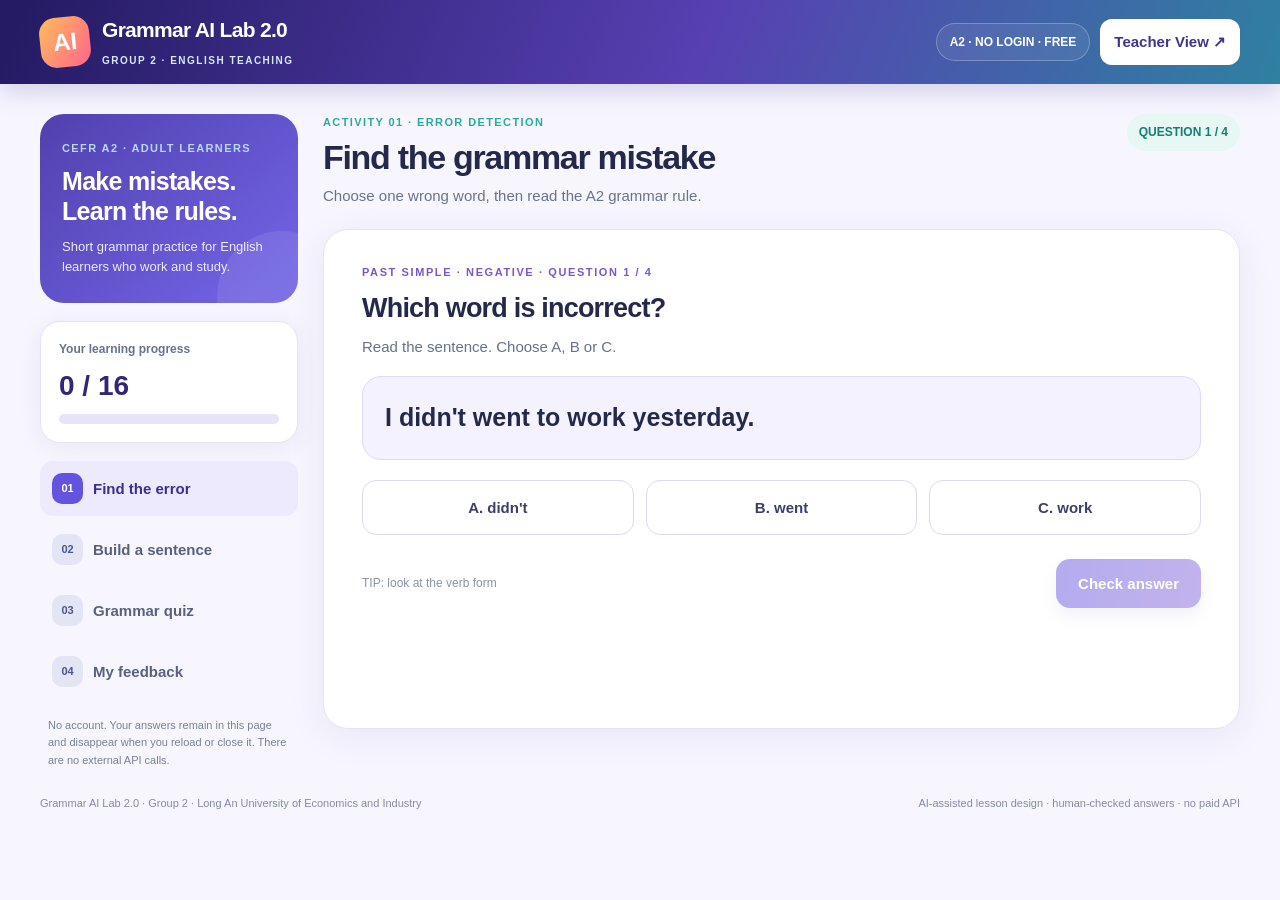
==== grammar-ai-lab-group2/index.html @ 1d4f0fdd "Publish standalone Group 2 Grammar AI Lab 2.0" ====
<!doctype html>
<html lang="en"><head><meta charset="utf-8"><meta name="viewport" content="width=device-width,initial-scale=1"><meta name="theme-color" content="#332574"><meta name="description" content="Grammar AI Lab 2.0 - free, no-login CEFR A2 grammar activities by English Teaching Group 2."><title>Grammar AI Lab 2.0 | Group 2</title>
<style>
:root{--navy:#171c47;--purple:#6453de;--dark:#342579;--teal:#159c91;--pink:#f46682;--gold:#f1b84c;--paper:#fff;--mist:#f7f6ff;--ink:#24294b;--muted:#68728d;--line:#e4e5f2;--good:#178462;--bad:#c74864}
*{box-sizing:border-box}html{scroll-behavior:smooth}body{margin:0;background:var(--mist);color:var(--ink);font:15px/1.55 'Segoe UI',Arial,sans-serif}button,a{font:inherit}button{cursor:pointer}button:focus-visible,a:focus-visible{outline:3px solid var(--gold);outline-offset:3px}a{color:var(--dark)}[hidden]{display:none!important}
.appbar{background:linear-gradient(112deg,#251b64 2%,#5740b2 55%,#268f9d 110%);color:#fff;box-shadow:0 8px 24px #392e8130}.appbar-in{max-width:1250px;margin:auto;min-height:84px;padding:14px 25px;display:flex;align-items:center;justify-content:space-between;gap:20px}.logo{display:flex;gap:12px;align-items:center}.logo-mark{width:50px;height:50px;display:grid;place-items:center;border-radius:16px;background:linear-gradient(125deg,#ffbd5b,#ff648c);color:#fff;font-weight:900;font-size:24px;transform:rotate(-6deg)}.logo strong{font-size:21px;letter-spacing:-.7px;display:block}.logo span{font-size:10px;letter-spacing:1.5px;color:#d8e7ff;font-weight:800}.top-actions{display:flex;align-items:center;gap:10px}.pill{padding:9px 13px;border-radius:50px;border:1px solid #ffffff40;background:#ffffff12;font-size:12px;font-weight:700}.outline{border:1px solid #d5ceff;background:#fff;color:#41338e;border-radius:12px;padding:11px 14px;font-weight:800}.top-actions .outline{border:0}.layout{max-width:1250px;padding:30px 25px 25px;margin:auto;display:grid;grid-template-columns:258px 1fr;gap:25px}.aside{display:flex;flex-direction:column;gap:18px}.welcome{border-radius:24px;color:#fff;background:linear-gradient(140deg,#5141ae,#7466e9);padding:26px 22px;position:relative;overflow:hidden}.welcome:after{content:'';width:130px;height:130px;right:-49px;bottom:-58px;position:absolute;background:#ffffff16;border-radius:50%}.eyebrow{font-size:11px;color:#28aaa1;font-weight:850;letter-spacing:1.4px;text-transform:uppercase;margin:0 0 7px}.welcome .eyebrow{color:#bad5ff}.welcome h2{font-size:25px;letter-spacing:-.7px;line-height:1.19;margin:10px 0}.welcome p{color:#edeaff;margin:0;font-size:13px}.sidebar-card{background:#fff;border:1px solid var(--line);border-radius:20px;padding:18px;box-shadow:0 4px 24px #1b1e5312}.mini-label{color:var(--muted);font-weight:750;font-size:12px}.progress-num{font-size:28px;font-weight:900;color:var(--dark);margin:6px 0}.progress-track{height:10px;background:#e7e4f7;border-radius:20px;overflow:hidden}.progress-track div{height:100%;width:0;background:linear-gradient(90deg,var(--teal),var(--purple));transition:width .2s}.menu{display:grid;gap:6px}.menu button{width:100%;padding:12px;border:0;border-radius:13px;text-align:left;background:transparent;color:#59607e;font-weight:800;display:flex;align-items:center;gap:10px}.menu button.active{background:#edeafd;color:#3f2c94}.menu .index{width:31px;height:31px;background:#e3e5f4;color:#4c5591;display:grid;place-items:center;border-radius:10px;font-size:11px}.menu button.active .index{background:var(--purple);color:#fff}.side-note{font-size:11px;color:#778199;line-height:1.6;margin:0 8px}.main{min-width:0}.headline{display:flex;align-items:flex-start;justify-content:space-between;gap:12px;margin:0 0 22px}.headline h1{font-size:34px;letter-spacing:-1.3px;margin:0 0 7px;line-height:1.15}.headline p{color:var(--muted);margin:0}.status{border-radius:100px;padding:9px 12px;background:#e7f7f3;color:#147e75;font-weight:800;white-space:nowrap;font-size:12px}.panel{background:#fff;border:1px solid var(--line);border-radius:25px;padding:34px 38px;box-shadow:0 8px 36px #1c1b5f13;min-height:500px}.panel h2{font-size:27px;line-height:1.2;letter-spacing:-.8px;margin:0 0 10px}.panel p{color:#65718d;margin:0 0 16px}.panel-kicker{color:#7a57c9;font-size:11px;letter-spacing:1.6px;font-weight:900;text-transform:uppercase;margin-bottom:11px}.sentence{font-size:25px;line-height:1.5;font-weight:800;background:#f4f2ff;border:1px solid #dfd9fa;border-radius:19px;padding:22px;margin:18px 0 20px}.choices{display:grid;grid-template-columns:repeat(3,minmax(0,1fr));gap:12px}.choice{border:1.5px solid #dcdbee;border-radius:14px;padding:15px 10px;background:#fff;color:#3d4065;font-weight:800;min-height:52px}.choice:hover:not(:disabled),.word:hover:not(:disabled){border-color:var(--purple);background:#f7f3ff}.choice.sel{background:#eeeaff;border-color:var(--purple)}.choice.right{background:#e7f7ec;border-color:#3da17a;color:#187350}.choice.wrong{background:#ffedf1;border-color:#e18598;color:#a52d51}.choice:disabled{cursor:default}.footer-row{display:flex;justify-content:space-between;align-items:center;gap:10px;flex-wrap:wrap;margin-top:24px}.btn{background:linear-gradient(100deg,#6453de,#8260da);color:#fff;border:0;border-radius:14px;padding:13px 22px;font-weight:850;box-shadow:0 8px 14px #5244ba24}.btn:disabled{opacity:.48;cursor:not-allowed}.btn.secondary{background:#f4f2ff;color:#463b94;box-shadow:none;border:1px solid #d8d3fa}.btn.small{padding:10px 14px}.feedback{border-radius:16px;background:#eaf8ef;color:#17684e;border:1px solid #c3e8d3;padding:19px;margin-top:18px}.feedback.bad{background:#fff0f1;border-color:#f0ced6;color:#903855}.feedback strong{font-size:16px;display:block;margin-bottom:6px}.feedback p{margin:0;color:inherit;font-size:14px}.word-zone{border:2px dashed #b9b4ed;background:#faf9ff;border-radius:18px;padding:17px;margin:19px 0;min-height:86px;display:flex;align-items:center;gap:9px;flex-wrap:wrap}.word{background:#f1eeff;color:#433291;border-radius:12px;border:1px solid #d3caff;padding:12px 15px;font-weight:800}.bank{display:flex;flex-wrap:wrap;gap:10px;margin:18px 0}.bank .word{background:#fff}.bank .word:disabled{opacity:.25}.hint{font-size:12px;color:#8b92a8}.category{display:inline-block;font-size:11px;padding:6px 10px;border-radius:99px;background:#e1f5f2;color:#137c75;font-weight:900;margin-bottom:6px}.wide-choices{display:grid;gap:10px}.wide-choices .choice{text-align:left}.metric-grid{display:grid;grid-template-columns:repeat(3,1fr);gap:12px;margin:18px 0}.metric{padding:18px;background:#f4f3ff;border-radius:16px}.metric span{display:block;font-size:12px;color:#777e98;font-weight:800;margin-bottom:5px}.metric strong{font-size:30px;color:var(--dark)}.grade{font-weight:900;font-size:58px;color:var(--purple);letter-spacing:-2px;margin:12px 0 2px}.recs{border-radius:18px;background:#effaf8;border:1px solid #d2ebe5;padding:20px;margin:18px 0}.recs h3{margin:0 0 8px;font-size:18px}.recs p{margin:0}.teacher-grid{display:grid;grid-template-columns:repeat(4,1fr);gap:10px;margin:20px 0}.step{background:#f4f1ff;border:1px solid #e2def9;border-radius:13px;padding:15px}.step span{display:block;color:var(--purple);font-size:18px;font-weight:900}.step strong{font-size:12px}.teacher-block{border-radius:17px;background:#f8f8fe;border:1px solid #e1e2f2;padding:20px;margin:17px 0}.teacher-block h3{font-size:18px;margin:0 0 10px}.prompt{background:#232657;color:#ecf4ff;border-radius:12px;padding:17px;font:13px/1.65 Consolas,'Courier New',monospace;white-space:pre-wrap;word-break:break-word;margin:10px 0}.teacher-block .caption{font-size:12px;color:#65708e;margin:10px 0}.table{width:100%;border-collapse:collapse;font-size:13px}.table th,.table td{padding:10px 12px;text-align:left;border-bottom:1px solid #e4e5f2}.table th{color:#4d4e8a}.disclaimer{font-size:12px;color:#747d98;border-top:1px solid var(--line);padding-top:15px;margin-top:22px}.bottom{max-width:1250px;margin:auto;padding:0 25px 30px;display:flex;justify-content:space-between;color:#868ba5;font-size:11px;gap:12px}.tag{display:inline-block;border-radius:8px;background:#edeafd;color:#5442ad;font-size:11px;font-weight:800;padding:6px 10px;margin:3px}
@media(max-width:900px){.layout{display:block;padding:16px}.aside{gap:8px}.welcome,.side-note{display:none}.sidebar-card{padding:12px}.menu{display:flex;overflow-x:auto}.menu button{white-space:nowrap;min-width:max-content}.main{margin-top:19px}.panel{padding:24px 18px}.headline h1{font-size:27px}.status{display:none}.appbar-in{padding:13px 15px}.logo strong{font-size:17px}.pill{display:none}.bottom{padding:0 18px 22px}.teacher-grid{grid-template-columns:repeat(2,1fr)}}@media(max-width:500px){.choices{gap:7px}.choice{padding:10px 6px;font-size:12px}.sentence{font-size:21px;padding:17px}.metric-grid{grid-template-columns:1fr}.headline h1{font-size:24px}.panel h2{font-size:22px}.logo span{font-size:8px}.teacher-grid{grid-template-columns:1fr 1fr}}
</style></head><body>
<header class="appbar"><div class="appbar-in"><div class="logo"><div class="logo-mark">AI</div><div><strong>Grammar AI Lab 2.0</strong><span>GROUP 2 · ENGLISH TEACHING</span></div></div><div class="top-actions"><span class="pill">A2 · NO LOGIN · FREE</span><button id="teacherToggle" type="button" class="outline">Teacher View ↗</button></div></div></header>
<div class="layout"><aside class="aside"><div class="welcome"><div class="eyebrow">CEFR A2 · ADULT LEARNERS</div><h2>Make mistakes.<br>Learn the rules.</h2><p>Short grammar practice for English learners who work and study.</p></div><div class="sidebar-card"><div class="mini-label">Your learning progress</div><div class="progress-num" id="progressText">0 / 16</div><div class="progress-track"><div id="progressBar"></div></div></div><nav class="menu" aria-label="Learning activities"><button data-view="error" class="active"><span class="index">01</span> Find the error</button><button data-view="build"><span class="index">02</span> Build a sentence</button><button data-view="quiz"><span class="index">03</span> Grammar quiz</button><button data-view="report"><span class="index">04</span> My feedback</button></nav><p class="side-note">No account. Your answers remain in this page and disappear when you reload or close it. There are no external API calls.</p></aside><main class="main"><div class="headline"><div><div class="eyebrow" id="eyebrow">ACTIVITY 01 · GRAMMAR CHECK</div><h1 id="headline">Find the grammar error</h1><p id="subhead">Select one wrong word and learn the rule.</p></div><span id="counter" class="status">Question 1 of 4</span></div><section class="panel" id="panel" aria-live="polite"></section></main></div>
<footer class="bottom"><span>Grammar AI Lab 2.0 · Group 2 · Long An University of Economics and Industry</span><span>AI-assisted lesson design · human-checked answers · no paid API</span></footer>
<script>
'use strict';
const ERRORS=[
{topic:'Past Simple',bad:"I didn't went to work yesterday.",words:["didn't","went","work"],right:1,correct:"I didn't go to work yesterday.",rule:"After didn't, use the base form: go, not went.",tag:'Past Simple · negative'},
{topic:'Present Simple',bad:"She don't like working late.",words:['She',"don't",'late'],right:1,correct:"She doesn't like working late.",rule:"With he, she, or it, use doesn't + base verb.",tag:'Present Simple · agreement'},
{topic:'Present Simple',bad:"My manager work every Saturday.",words:['manager','work','Saturday'],right:1,correct:"My manager works every Saturday.",rule:"For he, she, or it, add -s to the verb in Present Simple.",tag:'Present Simple · -s'},
{topic:'Past Simple',bad:"We didn't finished the report.",words:["didn't",'finished','report'],right:1,correct:"We didn't finish the report.",rule:"After didn't, use the base form: finish, not finished.",tag:'Past Simple · negative'}
];
const BUILDS=[
{topic:'Present Simple',words:['usually','at nine','starts','The meeting'],order:[3,0,2,1],answer:'The meeting usually starts at nine.',rule:'Put usually before the main verb starts.'},
{topic:'Past Simple',words:['yesterday','the report','I','emailed'],order:[2,3,1,0],answer:'I emailed the report yesterday.',rule:'Subject + past verb + object + time.'},
{topic:'Present Simple',words:['every day','checks','the nurse','the schedule'],order:[2,1,3,0],answer:'The nurse checks the schedule every day.',rule:'The nurse is singular, so use checks.'},
{topic:'Past Simple',words:["didn't",'the team','finish','the task'],order:[1,0,2,3],answer:"The team didn't finish the task.",rule:"After didn't, use finish, not finished."}
];
const QUIZ=[
{q:'She ___ English after work.',options:['study','studies','studied'],answer:1,rule:'She + studies for a routine.',topic:'Present Simple'},
{q:'Yesterday, I ___ an email to my boss.',options:['send','sends','sent'],answer:2,rule:'Yesterday means a completed past action: sent.',topic:'Past Simple'},
{q:'We ___ work on Sundays.',options:["doesn't","don't","isn't"],answer:1,rule:'We + do not / don\'t.',topic:'Present Simple'},
{q:'Did he ___ the report?',options:['finish','finished','finishes'],answer:0,rule:'After did, use the base verb finish.',topic:'Past Simple'},
{q:'My sister ___ at a hospital.',options:['work','works','working'],answer:1,rule:'My sister = she, so use works.',topic:'Present Simple'},
{q:'They ___ the meeting last week.',options:['attend','attended','attends'],answer:1,rule:'Last week indicates Past Simple: attended.',topic:'Past Simple'},
{q:'The teacher ___ start at seven.',options:["don't","doesn't","didn'ts"],answer:1,rule:'Singular subject: doesn\'t + start.',topic:'Present Simple'},
{q:'We ___ a new lesson two days ago.',options:['learned','learn','learning'],answer:0,rule:'Two days ago is a past-time signal: learned.',topic:'Past Simple'}
];
const PROMPTS=[
{title:'Prompt A · Error detection',text:'Act as an English grammar teacher for adult learners at CEFR A2. Create four short error-detection tasks about Present Simple and Past Simple in everyday work situations. Provide three choices, one correct answer, and one simple rule for each. Avoid ambiguous answers. Separate the student tasks from the answer key.',output:"Example draft: I didn't went to work yesterday. → Correct form: I didn't go to work yesterday. Rule: use the base verb after didn't."},
{title:'Prompt B · Sentence building',text:'Act as an A2 English teacher. Create four jumbled-word sentence exercises with familiar workplace vocabulary. Mix Present Simple and Past Simple, provide one defensible correct word order, and explain each answer in one short sentence.',output:'Example draft: [yesterday / the report / I / emailed] → I emailed the report yesterday.'},
{title:'Prompt C · Grammar quiz',text:'Create eight CEFR A2 multiple-choice questions about Present Simple and Past Simple. Use short words, three plausible options, vary the correct option position, and provide a grammar explanation after each answer.',output:'Example draft: Did he ___ the report? A. finish / B. finished / C. finishes → A. finish.'},
{title:'Prompt D · Feedback design',text:'Design concise formative feedback based only on learner answers to a 16-question A2 grammar activity. Group mistakes into Present Simple, Past Simple, and Word Order. Suggest one follow-up task, and do not infer the learner\'s personality or ability.',output:'Example structure: topic score → rule to review → one extra practice sentence.'}
];
const $=s=>document.querySelector(s);const esc=s=>String(s).replace(/&/g,'&amp;').replace(/</g,'&lt;').replace(/>/g,'&gt;').replace(/"/g,'&quot;');
let st={view:'error',teacher:false,idx:{error:0,build:0,quiz:0},picks:{error:null,build:[],quiz:null},checks:{error:false,build:false,quiz:false},answers:{error:Array(4).fill(null),build:Array(4).fill(null),quiz:Array(8).fill(null)},sample:false};
const done=()=>Object.values(st.answers).flat().filter(x=>x!==null).length;const right=()=>Object.values(st.answers).flat().filter(x=>x===true).length;
function btn(label,fn,cls='btn',disabled=false){return `<button type="button" class="${cls}" onclick="${fn}" ${disabled?'disabled':''}>${label}</button>`}
function view(v){st.teacher=false;st.view=v;paint();window.scrollTo({top:0,behavior:'instant'})}
function heading(k,t,s,count){$('#eyebrow').textContent=k;$('#headline').textContent=t;$('#subhead').textContent=s;$('#counter').textContent=count}
function paint(){let n=done();$('#progressText').textContent=n+' / 16';$('#progressBar').style.width=(n/16*100)+'%';$('#teacherToggle').textContent=st.teacher?'← Back to practice':'Teacher View ↗';document.querySelectorAll('.menu button').forEach(b=>b.classList.toggle('active',!st.teacher&&b.dataset.view===st.view));if(st.teacher){teacher();return;}({error:errors,build:builds,quiz:quiz,report:report})[st.view]()}
document.querySelectorAll('.menu button').forEach(b=>b.addEventListener('click',()=>view(b.dataset.view)));$('#teacherToggle').addEventListener('click',()=>{st.teacher=!st.teacher;paint()});
function errors(){let i=st.idx.error,q=ERRORS[i],pick=st.picks.error,checked=st.checks.error||st.answers.error[i]!==null;heading('ACTIVITY 01 · ERROR DETECTION','Find the grammar mistake','Choose one wrong word, then read the A2 grammar rule.',`QUESTION ${i+1} / 4`);$('#panel').innerHTML=`<div class="panel-kicker">${q.tag} · Question ${i+1} / 4</div><h2>Which word is incorrect?</h2><p>Read the sentence. Choose A, B or C.</p><div class="sentence">${esc(q.bad)}</div><div class="choices">${q.words.map((w,j)=>`<button class="choice ${pick===j?'sel':''} ${checked&&j===q.right?'right':''} ${checked&&pick===j&&j!==q.right?'wrong':''}" onclick="chooseError(${j})" ${checked?'disabled':''}>${'ABC'[j]}. ${esc(w)}</button>`).join('')}</div>${checked?`<div class="feedback ${pick===q.right?'':'bad'}"><strong>${pick===q.right?'Correct!':'Good try. Review the rule.'}</strong><p><b>${esc(q.correct)}</b><br>${esc(q.rule)}</p></div>`:''}<div class="footer-row"><span class="hint">${checked?'ANSWER + EXPLANATION':'TIP: look at the verb form'}</span>${checked?btn(i===3?'Build sentences →':'Next question →','nextError()'):btn('Check answer','checkError()', 'btn',pick===null)}</div>`}
function chooseError(j){if(st.checks.error||st.answers.error[st.idx.error]!==null)return;st.picks.error=j;paint()}
function checkError(){let i=st.idx.error;if(st.picks.error===null)return;st.checks.error=true;if(st.answers.error[i]===null)st.answers.error[i]=st.picks.error===ERRORS[i].right;paint()}
function nextError(){if(st.idx.error===3)return view('build');st.idx.error++;st.picks.error=null;st.checks.error=false;paint()}
function builds(){let i=st.idx.build,q=BUILDS[i],checked=st.checks.build||st.answers.build[i]!==null;heading('ACTIVITY 02 · SENTENCE BUILDING','Put the words in order','Tap the cards to make a complete A2 English sentence.',`SENTENCE ${i+1} / 4`);$('#panel').innerHTML=`<div class="panel-kicker">${q.topic} · Sentence ${i+1}/4</div><h2>Build one correct sentence.</h2><p>Start with the subject. You can tap a word to remove it.</p><div class="word-zone">${st.picks.build.length?st.picks.build.map((j,k)=>`<button class="word" onclick="removeWord(${k})" ${checked?'disabled':''}>${esc(q.words[j])}</button>`).join(''):'<span class="hint">Your sentence appears here...</span>'}</div><div class="bank">${q.words.map((w,j)=>`<button class="word" onclick="addWord(${j})" ${checked||st.picks.build.includes(j)?'disabled':''}>${esc(w)}</button>`).join('')}</div>${checked?`<div class="feedback ${st.answers.build[i]?'':'bad'}"><strong>${st.answers.build[i]?'Correct word order!':'Compare with the answer.'}</strong><p><b>${esc(q.answer)}</b><br>${esc(q.rule)}</p></div>`:''}<div class="footer-row">${checked?'<span class="hint">REVIEWED ANSWER</span>':btn('Clear words','clearWords()','btn secondary')}${checked?btn(i===3?'Grammar quiz →':'Next sentence →','nextBuild()'):btn('Check sentence','checkBuild()','btn',st.picks.build.length!==q.words.length)}</div>`}
function addWord(j){let i=st.idx.build;if(st.checks.build||st.answers.build[i]!==null||st.picks.build.includes(j))return;st.picks.build.push(j);paint()}
function removeWord(k){if(st.checks.build)return;st.picks.build.splice(k,1);paint()}
function clearWords(){if(st.checks.build)return;st.picks.build=[];paint()}
function checkBuild(){let i=st.idx.build,q=BUILDS[i];if(st.picks.build.length!==q.words.length)return;st.checks.build=true;if(st.answers.build[i]===null)st.answers.build[i]=JSON.stringify(st.picks.build)===JSON.stringify(q.order);paint()}
function nextBuild(){if(st.idx.build===3)return view('quiz');st.idx.build++;st.picks.build=[];st.checks.build=false;paint()}
function quiz(){let i=st.idx.quiz,q=QUIZ[i],pick=st.picks.quiz,checked=st.checks.quiz||st.answers.quiz[i]!==null;heading('ACTIVITY 03 · GRAMMAR CHALLENGE','Check your knowledge','Choose the best answer. See an explanation after each question.',`QUIZ ${i+1} / 8`);$('#panel').innerHTML=`<div class="panel-kicker">${q.topic} · Quiz ${i+1}/8</div><h2>Choose the best word.</h2><div class="sentence">${esc(q.q)}</div><div class="wide-choices">${q.options.map((w,j)=>`<button class="choice ${pick===j?'sel':''} ${checked&&j===q.answer?'right':''} ${checked&&pick===j&&j!==q.answer?'wrong':''}" onclick="chooseQuiz(${j})" ${checked?'disabled':''}>${'ABC'[j]}. ${esc(w)}</button>`).join('')}</div>${checked?`<div class="feedback ${pick===q.answer?'':'bad'}"><strong>${pick===q.answer?'Well done!':'Review this rule.'}</strong><p>${esc(q.rule)}</p></div>`:''}<div class="footer-row"><span class="hint">${checked?'RULE EXPLANATION':'THREE OPTIONS · ONE BEST ANSWER'}</span>${checked?btn(i===7?'See feedback →':'Next quiz question →','nextQuiz()'):btn('Check answer','checkQuiz()','btn',pick===null)}</div>`}
function chooseQuiz(j){let i=st.idx.quiz;if(st.checks.quiz||st.answers.quiz[i]!==null)return;st.picks.quiz=j;paint()}
function checkQuiz(){let i=st.idx.quiz;if(st.picks.quiz===null)return;st.checks.quiz=true;if(st.answers.quiz[i]===null)st.answers.quiz[i]=st.picks.quiz===QUIZ[i].answer;paint()}
function nextQuiz(){if(st.idx.quiz===7)return view('report');st.idx.quiz++;st.picks.quiz=null;st.checks.quiz=false;paint()}
function report(){heading('ACTIVITY 04 · PERSONALIZED FEEDBACK','Your learning report','Your results are calculated in this browser only.', 'NO LOGIN');let completed=done(),points=right();if(st.sample){completed=16;points=12;}let e=st.sample?3:st.answers.error.filter(x=>x===true).length,b=st.sample?3:st.answers.build.filter(x=>x===true).length,q=st.sample?6:st.answers.quiz.filter(x=>x===true).length;let domains=[{name:'Finding grammar errors',score:e,total:st.sample?4:st.answers.error.filter(x=>x!==null).length},{name:'Sentence word order',score:b,total:st.sample?4:st.answers.build.filter(x=>x!==null).length},{name:'Grammar quiz',score:q,total:st.sample?8:st.answers.quiz.filter(x=>x!==null).length}];let lowest=domains.filter(x=>x.total>0).sort((a,b)=>a.score/a.total-b.score/b.total)[0];let focus=lowest?.name||'Past Simple negatives';let tip=focus==='Sentence word order'?'Try: [every day / she / reads / emails]':focus==='Grammar quiz'?'Review Present Simple -s and Past Simple verbs.':'Review: didn\'t + base verb and doesn\'t + base verb.';$('#panel').innerHTML=`<div class="panel-kicker">${st.sample?'ILLUSTRATIVE SAMPLE · NOT STUDENT DATA':'THIS BROWSER SESSION ONLY'}</div><h2>${completed===16?'Practice complete!':'Your current progress'}</h2><p>${st.sample?'A clearly labeled example, not a real student result.':'No learner account or server storage is used.'}</p><div class="grade">${points}<span style="font-size:29px;color:#9298b1"> / ${completed||16}</span></div><p><b>${completed?Math.round(points/completed*100):0}% correct</b> · ${completed} of 16 tasks completed</p><div class="metric-grid">${domains.map(d=>`<div class="metric"><span>${esc(d.name)}</span><strong>${d.score}/${d.total||0}</strong></div>`).join('')}</div><div class="recs"><h3>What should I practise next?</h3><p><b>${esc(focus)}</b><br>${esc(tip)}</p></div><div class="footer-row">${btn('Restart practice','restart()','btn secondary')}${btn(st.sample?'Back to my answers':'Show a sample 12/16','toggleSample()','btn secondary')}</div><div class="disclaimer">Feedback uses topic-based rules written and checked by the teaching team. It is not generated by a live AI model. Sample scores are identified as examples.</div>`}
function restart(){st={view:'error',teacher:false,idx:{error:0,build:0,quiz:0},picks:{error:null,build:[],quiz:null},checks:{error:false,build:false,quiz:false},answers:{error:Array(4).fill(null),build:Array(4).fill(null),quiz:Array(8).fill(null)},sample:false};paint()}
function toggleSample(){st.sample=!st.sample;paint()}
function teacher(){heading('TEACHER VIEW · AI-ASSISTED DESIGN','From AI prompt to teaching tool','A reproducible, human-checked process for A2 grammar practice.', 'TRANSPARENT PROCESS');$('#panel').innerHTML=`<div class="panel-kicker">PRODUCTION EVIDENCE · GROUP 2</div><h2>How did we make this tool?</h2><p>The learning content was drafted with AI assistance and checked against the grammar rules taught in class. The website was implemented in HTML, CSS and JavaScript. It marks answers locally: there is <b>no live AI model</b> behind the quiz.</p><div class="teacher-grid"><div class="step"><span>01</span><strong>Write an AI prompt</strong></div><div class="step"><span>02</span><strong>Review suggested tasks</strong></div><div class="step"><span>03</span><strong>Build & test the website</strong></div><div class="step"><span>04</span><strong>Learners practise</strong></div></div>${PROMPTS.map((p,i)=>`<div class="teacher-block"><h3>${esc(p.title)}</h3><div class="prompt">${esc(p.text)}</div><div class="caption"><b>Example of an AI-assisted teaching draft:</b> ${esc(p.output)}</div></div>`).join('')}<div class="teacher-block"><h3>Quality assurance and limitations</h3><table class="table"><tr><th>Checked item</th><th>Decision</th></tr><tr><td>Grammar rules and answer keys</td><td>Teacher review required</td></tr><tr><td>CEFR A2 language</td><td>Keep sentences short and familiar</td></tr><tr><td>Score calculation</td><td>Local JavaScript, not AI</td></tr><tr><td>Learner privacy</td><td>No personal details collected</td></tr><tr><td>Sample learner scores</td><td>Marked illustrative only</td></tr></table></div><div class="disclaimer">AI-generated examples are teaching drafts, not screenshots of an external ChatGPT session. The prompts above make the workflow reproducible.</div><div class="footer-row">${btn('Return to activities','backToStudy()')}</div>`}
function backToStudy(){st.teacher=false;paint()}
paint();
</script></body></html>
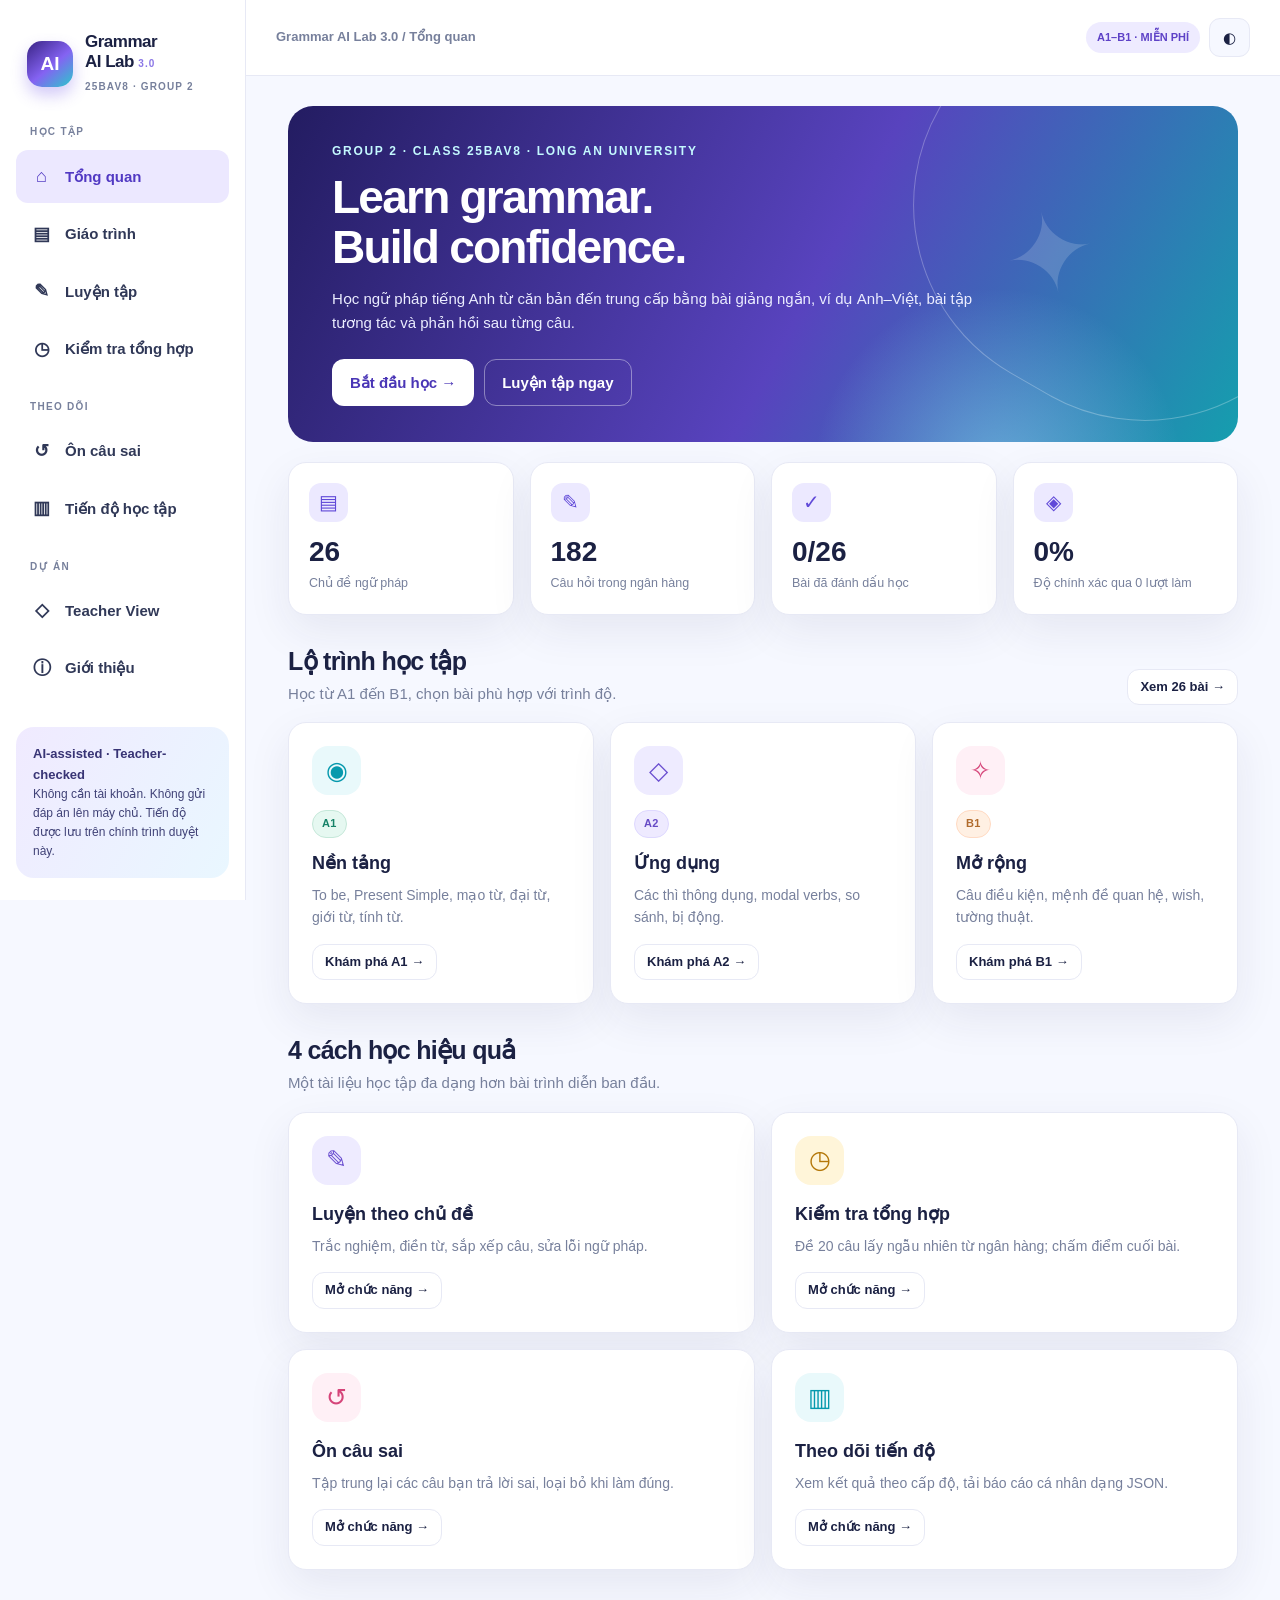
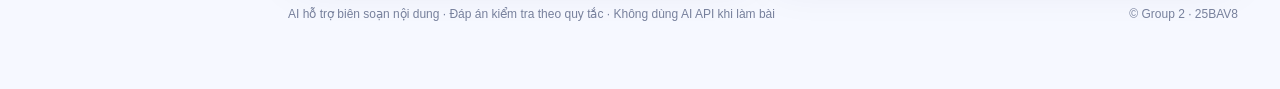
==== commit 4c94f60f: "Expand Grammar AI Lab to 26 lessons and 182 exercises" ====
--- a/grammar-ai-lab-group2/index.html
+++ b/grammar-ai-lab-group2/index.html
@@ -1,70 +1,83 @@
 <!doctype html>
-<html lang="en"><head><meta charset="utf-8"><meta name="viewport" content="width=device-width,initial-scale=1"><meta name="theme-color" content="#332574"><meta name="description" content="Grammar AI Lab 2.0 - free, no-login CEFR A2 grammar activities by English Teaching Group 2."><title>Grammar AI Lab 2.0 | Group 2</title>
-<style>
-:root{--navy:#171c47;--purple:#6453de;--dark:#342579;--teal:#159c91;--pink:#f46682;--gold:#f1b84c;--paper:#fff;--mist:#f7f6ff;--ink:#24294b;--muted:#68728d;--line:#e4e5f2;--good:#178462;--bad:#c74864}
-*{box-sizing:border-box}html{scroll-behavior:smooth}body{margin:0;background:var(--mist);color:var(--ink);font:15px/1.55 'Segoe UI',Arial,sans-serif}button,a{font:inherit}button{cursor:pointer}button:focus-visible,a:focus-visible{outline:3px solid var(--gold);outline-offset:3px}a{color:var(--dark)}[hidden]{display:none!important}
-.appbar{background:linear-gradient(112deg,#251b64 2%,#5740b2 55%,#268f9d 110%);color:#fff;box-shadow:0 8px 24px #392e8130}.appbar-in{max-width:1250px;margin:auto;min-height:84px;padding:14px 25px;display:flex;align-items:center;justify-content:space-between;gap:20px}.logo{display:flex;gap:12px;align-items:center}.logo-mark{width:50px;height:50px;display:grid;place-items:center;border-radius:16px;background:linear-gradient(125deg,#ffbd5b,#ff648c);color:#fff;font-weight:900;font-size:24px;transform:rotate(-6deg)}.logo strong{font-size:21px;letter-spacing:-.7px;display:block}.logo span{font-size:10px;letter-spacing:1.5px;color:#d8e7ff;font-weight:800}.top-actions{display:flex;align-items:center;gap:10px}.pill{padding:9px 13px;border-radius:50px;border:1px solid #ffffff40;background:#ffffff12;font-size:12px;font-weight:700}.outline{border:1px solid #d5ceff;background:#fff;color:#41338e;border-radius:12px;padding:11px 14px;font-weight:800}.top-actions .outline{border:0}.layout{max-width:1250px;padding:30px 25px 25px;margin:auto;display:grid;grid-template-columns:258px 1fr;gap:25px}.aside{display:flex;flex-direction:column;gap:18px}.welcome{border-radius:24px;color:#fff;background:linear-gradient(140deg,#5141ae,#7466e9);padding:26px 22px;position:relative;overflow:hidden}.welcome:after{content:'';width:130px;height:130px;right:-49px;bottom:-58px;position:absolute;background:#ffffff16;border-radius:50%}.eyebrow{font-size:11px;color:#28aaa1;font-weight:850;letter-spacing:1.4px;text-transform:uppercase;margin:0 0 7px}.welcome .eyebrow{color:#bad5ff}.welcome h2{font-size:25px;letter-spacing:-.7px;line-height:1.19;margin:10px 0}.welcome p{color:#edeaff;margin:0;font-size:13px}.sidebar-card{background:#fff;border:1px solid var(--line);border-radius:20px;padding:18px;box-shadow:0 4px 24px #1b1e5312}.mini-label{color:var(--muted);font-weight:750;font-size:12px}.progress-num{font-size:28px;font-weight:900;color:var(--dark);margin:6px 0}.progress-track{height:10px;background:#e7e4f7;border-radius:20px;overflow:hidden}.progress-track div{height:100%;width:0;background:linear-gradient(90deg,var(--teal),var(--purple));transition:width .2s}.menu{display:grid;gap:6px}.menu button{width:100%;padding:12px;border:0;border-radius:13px;text-align:left;background:transparent;color:#59607e;font-weight:800;display:flex;align-items:center;gap:10px}.menu button.active{background:#edeafd;color:#3f2c94}.menu .index{width:31px;height:31px;background:#e3e5f4;color:#4c5591;display:grid;place-items:center;border-radius:10px;font-size:11px}.menu button.active .index{background:var(--purple);color:#fff}.side-note{font-size:11px;color:#778199;line-height:1.6;margin:0 8px}.main{min-width:0}.headline{display:flex;align-items:flex-start;justify-content:space-between;gap:12px;margin:0 0 22px}.headline h1{font-size:34px;letter-spacing:-1.3px;margin:0 0 7px;line-height:1.15}.headline p{color:var(--muted);margin:0}.status{border-radius:100px;padding:9px 12px;background:#e7f7f3;color:#147e75;font-weight:800;white-space:nowrap;font-size:12px}.panel{background:#fff;border:1px solid var(--line);border-radius:25px;padding:34px 38px;box-shadow:0 8px 36px #1c1b5f13;min-height:500px}.panel h2{font-size:27px;line-height:1.2;letter-spacing:-.8px;margin:0 0 10px}.panel p{color:#65718d;margin:0 0 16px}.panel-kicker{color:#7a57c9;font-size:11px;letter-spacing:1.6px;font-weight:900;text-transform:uppercase;margin-bottom:11px}.sentence{font-size:25px;line-height:1.5;font-weight:800;background:#f4f2ff;border:1px solid #dfd9fa;border-radius:19px;padding:22px;margin:18px 0 20px}.choices{display:grid;grid-template-columns:repeat(3,minmax(0,1fr));gap:12px}.choice{border:1.5px solid #dcdbee;border-radius:14px;padding:15px 10px;background:#fff;color:#3d4065;font-weight:800;min-height:52px}.choice:hover:not(:disabled),.word:hover:not(:disabled){border-color:var(--purple);background:#f7f3ff}.choice.sel{background:#eeeaff;border-color:var(--purple)}.choice.right{background:#e7f7ec;border-color:#3da17a;color:#187350}.choice.wrong{background:#ffedf1;border-color:#e18598;color:#a52d51}.choice:disabled{cursor:default}.footer-row{display:flex;justify-content:space-between;align-items:center;gap:10px;flex-wrap:wrap;margin-top:24px}.btn{background:linear-gradient(100deg,#6453de,#8260da);color:#fff;border:0;border-radius:14px;padding:13px 22px;font-weight:850;box-shadow:0 8px 14px #5244ba24}.btn:disabled{opacity:.48;cursor:not-allowed}.btn.secondary{background:#f4f2ff;color:#463b94;box-shadow:none;border:1px solid #d8d3fa}.btn.small{padding:10px 14px}.feedback{border-radius:16px;background:#eaf8ef;color:#17684e;border:1px solid #c3e8d3;padding:19px;margin-top:18px}.feedback.bad{background:#fff0f1;border-color:#f0ced6;color:#903855}.feedback strong{font-size:16px;display:block;margin-bottom:6px}.feedback p{margin:0;color:inherit;font-size:14px}.word-zone{border:2px dashed #b9b4ed;background:#faf9ff;border-radius:18px;padding:17px;margin:19px 0;min-height:86px;display:flex;align-items:center;gap:9px;flex-wrap:wrap}.word{background:#f1eeff;color:#433291;border-radius:12px;border:1px solid #d3caff;padding:12px 15px;font-weight:800}.bank{display:flex;flex-wrap:wrap;gap:10px;margin:18px 0}.bank .word{background:#fff}.bank .word:disabled{opacity:.25}.hint{font-size:12px;color:#8b92a8}.category{display:inline-block;font-size:11px;padding:6px 10px;border-radius:99px;background:#e1f5f2;color:#137c75;font-weight:900;margin-bottom:6px}.wide-choices{display:grid;gap:10px}.wide-choices .choice{text-align:left}.metric-grid{display:grid;grid-template-columns:repeat(3,1fr);gap:12px;margin:18px 0}.metric{padding:18px;background:#f4f3ff;border-radius:16px}.metric span{display:block;font-size:12px;color:#777e98;font-weight:800;margin-bottom:5px}.metric strong{font-size:30px;color:var(--dark)}.grade{font-weight:900;font-size:58px;color:var(--purple);letter-spacing:-2px;margin:12px 0 2px}.recs{border-radius:18px;background:#effaf8;border:1px solid #d2ebe5;padding:20px;margin:18px 0}.recs h3{margin:0 0 8px;font-size:18px}.recs p{margin:0}.teacher-grid{display:grid;grid-template-columns:repeat(4,1fr);gap:10px;margin:20px 0}.step{background:#f4f1ff;border:1px solid #e2def9;border-radius:13px;padding:15px}.step span{display:block;color:var(--purple);font-size:18px;font-weight:900}.step strong{font-size:12px}.teacher-block{border-radius:17px;background:#f8f8fe;border:1px solid #e1e2f2;padding:20px;margin:17px 0}.teacher-block h3{font-size:18px;margin:0 0 10px}.prompt{background:#232657;color:#ecf4ff;border-radius:12px;padding:17px;font:13px/1.65 Consolas,'Courier New',monospace;white-space:pre-wrap;word-break:break-word;margin:10px 0}.teacher-block .caption{font-size:12px;color:#65708e;margin:10px 0}.table{width:100%;border-collapse:collapse;font-size:13px}.table th,.table td{padding:10px 12px;text-align:left;border-bottom:1px solid #e4e5f2}.table th{color:#4d4e8a}.disclaimer{font-size:12px;color:#747d98;border-top:1px solid var(--line);padding-top:15px;margin-top:22px}.bottom{max-width:1250px;margin:auto;padding:0 25px 30px;display:flex;justify-content:space-between;color:#868ba5;font-size:11px;gap:12px}.tag{display:inline-block;border-radius:8px;background:#edeafd;color:#5442ad;font-size:11px;font-weight:800;padding:6px 10px;margin:3px}
-@media(max-width:900px){.layout{display:block;padding:16px}.aside{gap:8px}.welcome,.side-note{display:none}.sidebar-card{padding:12px}.menu{display:flex;overflow-x:auto}.menu button{white-space:nowrap;min-width:max-content}.main{margin-top:19px}.panel{padding:24px 18px}.headline h1{font-size:27px}.status{display:none}.appbar-in{padding:13px 15px}.logo strong{font-size:17px}.pill{display:none}.bottom{padding:0 18px 22px}.teacher-grid{grid-template-columns:repeat(2,1fr)}}@media(max-width:500px){.choices{gap:7px}.choice{padding:10px 6px;font-size:12px}.sentence{font-size:21px;padding:17px}.metric-grid{grid-template-columns:1fr}.headline h1{font-size:24px}.panel h2{font-size:22px}.logo span{font-size:8px}.teacher-grid{grid-template-columns:1fr 1fr}}
-</style></head><body>
-<header class="appbar"><div class="appbar-in"><div class="logo"><div class="logo-mark">AI</div><div><strong>Grammar AI Lab 2.0</strong><span>GROUP 2 · ENGLISH TEACHING</span></div></div><div class="top-actions"><span class="pill">A2 · NO LOGIN · FREE</span><button id="teacherToggle" type="button" class="outline">Teacher View ↗</button></div></div></header>
-<div class="layout"><aside class="aside"><div class="welcome"><div class="eyebrow">CEFR A2 · ADULT LEARNERS</div><h2>Make mistakes.<br>Learn the rules.</h2><p>Short grammar practice for English learners who work and study.</p></div><div class="sidebar-card"><div class="mini-label">Your learning progress</div><div class="progress-num" id="progressText">0 / 16</div><div class="progress-track"><div id="progressBar"></div></div></div><nav class="menu" aria-label="Learning activities"><button data-view="error" class="active"><span class="index">01</span> Find the error</button><button data-view="build"><span class="index">02</span> Build a sentence</button><button data-view="quiz"><span class="index">03</span> Grammar quiz</button><button data-view="report"><span class="index">04</span> My feedback</button></nav><p class="side-note">No account. Your answers remain in this page and disappear when you reload or close it. There are no external API calls.</p></aside><main class="main"><div class="headline"><div><div class="eyebrow" id="eyebrow">ACTIVITY 01 · GRAMMAR CHECK</div><h1 id="headline">Find the grammar error</h1><p id="subhead">Select one wrong word and learn the rule.</p></div><span id="counter" class="status">Question 1 of 4</span></div><section class="panel" id="panel" aria-live="polite"></section></main></div>
-<footer class="bottom"><span>Grammar AI Lab 2.0 · Group 2 · Long An University of Economics and Industry</span><span>AI-assisted lesson design · human-checked answers · no paid API</span></footer>
-<script>
-'use strict';
-const ERRORS=[
-{topic:'Past Simple',bad:"I didn't went to work yesterday.",words:["didn't","went","work"],right:1,correct:"I didn't go to work yesterday.",rule:"After didn't, use the base form: go, not went.",tag:'Past Simple · negative'},
-{topic:'Present Simple',bad:"She don't like working late.",words:['She',"don't",'late'],right:1,correct:"She doesn't like working late.",rule:"With he, she, or it, use doesn't + base verb.",tag:'Present Simple · agreement'},
-{topic:'Present Simple',bad:"My manager work every Saturday.",words:['manager','work','Saturday'],right:1,correct:"My manager works every Saturday.",rule:"For he, she, or it, add -s to the verb in Present Simple.",tag:'Present Simple · -s'},
-{topic:'Past Simple',bad:"We didn't finished the report.",words:["didn't",'finished','report'],right:1,correct:"We didn't finish the report.",rule:"After didn't, use the base form: finish, not finished.",tag:'Past Simple · negative'}
-];
-const BUILDS=[
-{topic:'Present Simple',words:['usually','at nine','starts','The meeting'],order:[3,0,2,1],answer:'The meeting usually starts at nine.',rule:'Put usually before the main verb starts.'},
-{topic:'Past Simple',words:['yesterday','the report','I','emailed'],order:[2,3,1,0],answer:'I emailed the report yesterday.',rule:'Subject + past verb + object + time.'},
-{topic:'Present Simple',words:['every day','checks','the nurse','the schedule'],order:[2,1,3,0],answer:'The nurse checks the schedule every day.',rule:'The nurse is singular, so use checks.'},
-{topic:'Past Simple',words:["didn't",'the team','finish','the task'],order:[1,0,2,3],answer:"The team didn't finish the task.",rule:"After didn't, use finish, not finished."}
-];
-const QUIZ=[
-{q:'She ___ English after work.',options:['study','studies','studied'],answer:1,rule:'She + studies for a routine.',topic:'Present Simple'},
-{q:'Yesterday, I ___ an email to my boss.',options:['send','sends','sent'],answer:2,rule:'Yesterday means a completed past action: sent.',topic:'Past Simple'},
-{q:'We ___ work on Sundays.',options:["doesn't","don't","isn't"],answer:1,rule:'We + do not / don\'t.',topic:'Present Simple'},
-{q:'Did he ___ the report?',options:['finish','finished','finishes'],answer:0,rule:'After did, use the base verb finish.',topic:'Past Simple'},
-{q:'My sister ___ at a hospital.',options:['work','works','working'],answer:1,rule:'My sister = she, so use works.',topic:'Present Simple'},
-{q:'They ___ the meeting last week.',options:['attend','attended','attends'],answer:1,rule:'Last week indicates Past Simple: attended.',topic:'Past Simple'},
-{q:'The teacher ___ start at seven.',options:["don't","doesn't","didn'ts"],answer:1,rule:'Singular subject: doesn\'t + start.',topic:'Present Simple'},
-{q:'We ___ a new lesson two days ago.',options:['learned','learn','learning'],answer:0,rule:'Two days ago is a past-time signal: learned.',topic:'Past Simple'}
-];
-const PROMPTS=[
-{title:'Prompt A · Error detection',text:'Act as an English grammar teacher for adult learners at CEFR A2. Create four short error-detection tasks about Present Simple and Past Simple in everyday work situations. Provide three choices, one correct answer, and one simple rule for each. Avoid ambiguous answers. Separate the student tasks from the answer key.',output:"Example draft: I didn't went to work yesterday. → Correct form: I didn't go to work yesterday. Rule: use the base verb after didn't."},
-{title:'Prompt B · Sentence building',text:'Act as an A2 English teacher. Create four jumbled-word sentence exercises with familiar workplace vocabulary. Mix Present Simple and Past Simple, provide one defensible correct word order, and explain each answer in one short sentence.',output:'Example draft: [yesterday / the report / I / emailed] → I emailed the report yesterday.'},
-{title:'Prompt C · Grammar quiz',text:'Create eight CEFR A2 multiple-choice questions about Present Simple and Past Simple. Use short words, three plausible options, vary the correct option position, and provide a grammar explanation after each answer.',output:'Example draft: Did he ___ the report? A. finish / B. finished / C. finishes → A. finish.'},
-{title:'Prompt D · Feedback design',text:'Design concise formative feedback based only on learner answers to a 16-question A2 grammar activity. Group mistakes into Present Simple, Past Simple, and Word Order. Suggest one follow-up task, and do not infer the learner\'s personality or ability.',output:'Example structure: topic score → rule to review → one extra practice sentence.'}
-];
-const $=s=>document.querySelector(s);const esc=s=>String(s).replace(/&/g,'&amp;').replace(/</g,'&lt;').replace(/>/g,'&gt;').replace(/"/g,'&quot;');
-let st={view:'error',teacher:false,idx:{error:0,build:0,quiz:0},picks:{error:null,build:[],quiz:null},checks:{error:false,build:false,quiz:false},answers:{error:Array(4).fill(null),build:Array(4).fill(null),quiz:Array(8).fill(null)},sample:false};
-const done=()=>Object.values(st.answers).flat().filter(x=>x!==null).length;const right=()=>Object.values(st.answers).flat().filter(x=>x===true).length;
-function btn(label,fn,cls='btn',disabled=false){return `<button type="button" class="${cls}" onclick="${fn}" ${disabled?'disabled':''}>${label}</button>`}
-function view(v){st.teacher=false;st.view=v;paint();window.scrollTo({top:0,behavior:'instant'})}
-function heading(k,t,s,count){$('#eyebrow').textContent=k;$('#headline').textContent=t;$('#subhead').textContent=s;$('#counter').textContent=count}
-function paint(){let n=done();$('#progressText').textContent=n+' / 16';$('#progressBar').style.width=(n/16*100)+'%';$('#teacherToggle').textContent=st.teacher?'← Back to practice':'Teacher View ↗';document.querySelectorAll('.menu button').forEach(b=>b.classList.toggle('active',!st.teacher&&b.dataset.view===st.view));if(st.teacher){teacher();return;}({error:errors,build:builds,quiz:quiz,report:report})[st.view]()}
-document.querySelectorAll('.menu button').forEach(b=>b.addEventListener('click',()=>view(b.dataset.view)));$('#teacherToggle').addEventListener('click',()=>{st.teacher=!st.teacher;paint()});
-function errors(){let i=st.idx.error,q=ERRORS[i],pick=st.picks.error,checked=st.checks.error||st.answers.error[i]!==null;heading('ACTIVITY 01 · ERROR DETECTION','Find the grammar mistake','Choose one wrong word, then read the A2 grammar rule.',`QUESTION ${i+1} / 4`);$('#panel').innerHTML=`<div class="panel-kicker">${q.tag} · Question ${i+1} / 4</div><h2>Which word is incorrect?</h2><p>Read the sentence. Choose A, B or C.</p><div class="sentence">${esc(q.bad)}</div><div class="choices">${q.words.map((w,j)=>`<button class="choice ${pick===j?'sel':''} ${checked&&j===q.right?'right':''} ${checked&&pick===j&&j!==q.right?'wrong':''}" onclick="chooseError(${j})" ${checked?'disabled':''}>${'ABC'[j]}. ${esc(w)}</button>`).join('')}</div>${checked?`<div class="feedback ${pick===q.right?'':'bad'}"><strong>${pick===q.right?'Correct!':'Good try. Review the rule.'}</strong><p><b>${esc(q.correct)}</b><br>${esc(q.rule)}</p></div>`:''}<div class="footer-row"><span class="hint">${checked?'ANSWER + EXPLANATION':'TIP: look at the verb form'}</span>${checked?btn(i===3?'Build sentences →':'Next question →','nextError()'):btn('Check answer','checkError()', 'btn',pick===null)}</div>`}
-function chooseError(j){if(st.checks.error||st.answers.error[st.idx.error]!==null)return;st.picks.error=j;paint()}
-function checkError(){let i=st.idx.error;if(st.picks.error===null)return;st.checks.error=true;if(st.answers.error[i]===null)st.answers.error[i]=st.picks.error===ERRORS[i].right;paint()}
-function nextError(){if(st.idx.error===3)return view('build');st.idx.error++;st.picks.error=null;st.checks.error=false;paint()}
-function builds(){let i=st.idx.build,q=BUILDS[i],checked=st.checks.build||st.answers.build[i]!==null;heading('ACTIVITY 02 · SENTENCE BUILDING','Put the words in order','Tap the cards to make a complete A2 English sentence.',`SENTENCE ${i+1} / 4`);$('#panel').innerHTML=`<div class="panel-kicker">${q.topic} · Sentence ${i+1}/4</div><h2>Build one correct sentence.</h2><p>Start with the subject. You can tap a word to remove it.</p><div class="word-zone">${st.picks.build.length?st.picks.build.map((j,k)=>`<button class="word" onclick="removeWord(${k})" ${checked?'disabled':''}>${esc(q.words[j])}</button>`).join(''):'<span class="hint">Your sentence appears here...</span>'}</div><div class="bank">${q.words.map((w,j)=>`<button class="word" onclick="addWord(${j})" ${checked||st.picks.build.includes(j)?'disabled':''}>${esc(w)}</button>`).join('')}</div>${checked?`<div class="feedback ${st.answers.build[i]?'':'bad'}"><strong>${st.answers.build[i]?'Correct word order!':'Compare with the answer.'}</strong><p><b>${esc(q.answer)}</b><br>${esc(q.rule)}</p></div>`:''}<div class="footer-row">${checked?'<span class="hint">REVIEWED ANSWER</span>':btn('Clear words','clearWords()','btn secondary')}${checked?btn(i===3?'Grammar quiz →':'Next sentence →','nextBuild()'):btn('Check sentence','checkBuild()','btn',st.picks.build.length!==q.words.length)}</div>`}
-function addWord(j){let i=st.idx.build;if(st.checks.build||st.answers.build[i]!==null||st.picks.build.includes(j))return;st.picks.build.push(j);paint()}
-function removeWord(k){if(st.checks.build)return;st.picks.build.splice(k,1);paint()}
-function clearWords(){if(st.checks.build)return;st.picks.build=[];paint()}
-function checkBuild(){let i=st.idx.build,q=BUILDS[i];if(st.picks.build.length!==q.words.length)return;st.checks.build=true;if(st.answers.build[i]===null)st.answers.build[i]=JSON.stringify(st.picks.build)===JSON.stringify(q.order);paint()}
-function nextBuild(){if(st.idx.build===3)return view('quiz');st.idx.build++;st.picks.build=[];st.checks.build=false;paint()}
-function quiz(){let i=st.idx.quiz,q=QUIZ[i],pick=st.picks.quiz,checked=st.checks.quiz||st.answers.quiz[i]!==null;heading('ACTIVITY 03 · GRAMMAR CHALLENGE','Check your knowledge','Choose the best answer. See an explanation after each question.',`QUIZ ${i+1} / 8`);$('#panel').innerHTML=`<div class="panel-kicker">${q.topic} · Quiz ${i+1}/8</div><h2>Choose the best word.</h2><div class="sentence">${esc(q.q)}</div><div class="wide-choices">${q.options.map((w,j)=>`<button class="choice ${pick===j?'sel':''} ${checked&&j===q.answer?'right':''} ${checked&&pick===j&&j!==q.answer?'wrong':''}" onclick="chooseQuiz(${j})" ${checked?'disabled':''}>${'ABC'[j]}. ${esc(w)}</button>`).join('')}</div>${checked?`<div class="feedback ${pick===q.answer?'':'bad'}"><strong>${pick===q.answer?'Well done!':'Review this rule.'}</strong><p>${esc(q.rule)}</p></div>`:''}<div class="footer-row"><span class="hint">${checked?'RULE EXPLANATION':'THREE OPTIONS · ONE BEST ANSWER'}</span>${checked?btn(i===7?'See feedback →':'Next quiz question →','nextQuiz()'):btn('Check answer','checkQuiz()','btn',pick===null)}</div>`}
-function chooseQuiz(j){let i=st.idx.quiz;if(st.checks.quiz||st.answers.quiz[i]!==null)return;st.picks.quiz=j;paint()}
-function checkQuiz(){let i=st.idx.quiz;if(st.picks.quiz===null)return;st.checks.quiz=true;if(st.answers.quiz[i]===null)st.answers.quiz[i]=st.picks.quiz===QUIZ[i].answer;paint()}
-function nextQuiz(){if(st.idx.quiz===7)return view('report');st.idx.quiz++;st.picks.quiz=null;st.checks.quiz=false;paint()}
-function report(){heading('ACTIVITY 04 · PERSONALIZED FEEDBACK','Your learning report','Your results are calculated in this browser only.', 'NO LOGIN');let completed=done(),points=right();if(st.sample){completed=16;points=12;}let e=st.sample?3:st.answers.error.filter(x=>x===true).length,b=st.sample?3:st.answers.build.filter(x=>x===true).length,q=st.sample?6:st.answers.quiz.filter(x=>x===true).length;let domains=[{name:'Finding grammar errors',score:e,total:st.sample?4:st.answers.error.filter(x=>x!==null).length},{name:'Sentence word order',score:b,total:st.sample?4:st.answers.build.filter(x=>x!==null).length},{name:'Grammar quiz',score:q,total:st.sample?8:st.answers.quiz.filter(x=>x!==null).length}];let lowest=domains.filter(x=>x.total>0).sort((a,b)=>a.score/a.total-b.score/b.total)[0];let focus=lowest?.name||'Past Simple negatives';let tip=focus==='Sentence word order'?'Try: [every day / she / reads / emails]':focus==='Grammar quiz'?'Review Present Simple -s and Past Simple verbs.':'Review: didn\'t + base verb and doesn\'t + base verb.';$('#panel').innerHTML=`<div class="panel-kicker">${st.sample?'ILLUSTRATIVE SAMPLE · NOT STUDENT DATA':'THIS BROWSER SESSION ONLY'}</div><h2>${completed===16?'Practice complete!':'Your current progress'}</h2><p>${st.sample?'A clearly labeled example, not a real student result.':'No learner account or server storage is used.'}</p><div class="grade">${points}<span style="font-size:29px;color:#9298b1"> / ${completed||16}</span></div><p><b>${completed?Math.round(points/completed*100):0}% correct</b> · ${completed} of 16 tasks completed</p><div class="metric-grid">${domains.map(d=>`<div class="metric"><span>${esc(d.name)}</span><strong>${d.score}/${d.total||0}</strong></div>`).join('')}</div><div class="recs"><h3>What should I practise next?</h3><p><b>${esc(focus)}</b><br>${esc(tip)}</p></div><div class="footer-row">${btn('Restart practice','restart()','btn secondary')}${btn(st.sample?'Back to my answers':'Show a sample 12/16','toggleSample()','btn secondary')}</div><div class="disclaimer">Feedback uses topic-based rules written and checked by the teaching team. It is not generated by a live AI model. Sample scores are identified as examples.</div>`}
-function restart(){st={view:'error',teacher:false,idx:{error:0,build:0,quiz:0},picks:{error:null,build:[],quiz:null},checks:{error:false,build:false,quiz:false},answers:{error:Array(4).fill(null),build:Array(4).fill(null),quiz:Array(8).fill(null)},sample:false};paint()}
-function toggleSample(){st.sample=!st.sample;paint()}
-function teacher(){heading('TEACHER VIEW · AI-ASSISTED DESIGN','From AI prompt to teaching tool','A reproducible, human-checked process for A2 grammar practice.', 'TRANSPARENT PROCESS');$('#panel').innerHTML=`<div class="panel-kicker">PRODUCTION EVIDENCE · GROUP 2</div><h2>How did we make this tool?</h2><p>The learning content was drafted with AI assistance and checked against the grammar rules taught in class. The website was implemented in HTML, CSS and JavaScript. It marks answers locally: there is <b>no live AI model</b> behind the quiz.</p><div class="teacher-grid"><div class="step"><span>01</span><strong>Write an AI prompt</strong></div><div class="step"><span>02</span><strong>Review suggested tasks</strong></div><div class="step"><span>03</span><strong>Build & test the website</strong></div><div class="step"><span>04</span><strong>Learners practise</strong></div></div>${PROMPTS.map((p,i)=>`<div class="teacher-block"><h3>${esc(p.title)}</h3><div class="prompt">${esc(p.text)}</div><div class="caption"><b>Example of an AI-assisted teaching draft:</b> ${esc(p.output)}</div></div>`).join('')}<div class="teacher-block"><h3>Quality assurance and limitations</h3><table class="table"><tr><th>Checked item</th><th>Decision</th></tr><tr><td>Grammar rules and answer keys</td><td>Teacher review required</td></tr><tr><td>CEFR A2 language</td><td>Keep sentences short and familiar</td></tr><tr><td>Score calculation</td><td>Local JavaScript, not AI</td></tr><tr><td>Learner privacy</td><td>No personal details collected</td></tr><tr><td>Sample learner scores</td><td>Marked illustrative only</td></tr></table></div><div class="disclaimer">AI-generated examples are teaching drafts, not screenshots of an external ChatGPT session. The prompts above make the workflow reproducible.</div><div class="footer-row">${btn('Return to activities','backToStudy()')}</div>`}
-function backToStudy(){st.teacher=false;paint()}
-paint();
-</script></body></html>+<html lang="vi"><head><meta charset="utf-8"/><meta name="viewport" content="width=device-width,initial-scale=1"/><meta name="theme-color" content="#4e3bb6"/><meta name="description" content="Grammar AI Lab 3.0: 26 bài học A1–B1, 182 bài tập, ôn lỗi sai, kiểm tra và theo dõi tiến độ. Không đăng nhập, miễn phí."/><title>Grammar AI Lab 3.0 | 25BAV8 – Group 2</title><style>:root{--ink:#1b2143;--text:#303857;--muted:#77809c;--purple:#6e54e8;--deep:#26235e;--cyan:#13aabd;--pink:#f26f9b;--gold:#f7bc56;--surface:#fff;--canvas:#f6f8ff;--line:#e7e9f5;--good:#168b70;--bad:#d75068;--shadow:0 16px 44px rgba(33,33,95,.08)}
+*{box-sizing:border-box}html{scroll-behavior:smooth}body{margin:0;background:var(--canvas);color:var(--text);font-family:Inter,'Segoe UI',Arial,sans-serif;font-size:15px;line-height:1.58}body.dark{--ink:#f2f2ff;--text:#d7d9f3;--muted:#a3a8cb;--surface:#26264e;--canvas:#161630;--line:#44446e;--deep:#10112a;--shadow:0 15px 40px rgba(0,0,0,.18)}button,input,select{font:inherit}button{cursor:pointer}button:disabled{cursor:not-allowed;opacity:.5}button:focus-visible,input:focus-visible,select:focus-visible,a:focus-visible{outline:3px solid #f9c460;outline-offset:3px}a{color:var(--purple)}.sr-only{position:absolute;width:1px;height:1px;padding:0;margin:-1px;overflow:hidden;clip:rect(0,0,0,0);white-space:nowrap;border:0}
+.layout{display:grid;grid-template-columns:246px minmax(0,1fr);min-height:100vh}.sidebar{background:var(--surface);border-right:1px solid var(--line);padding:26px 16px 22px;display:flex;flex-direction:column;gap:22px;position:sticky;top:0;height:100vh;overflow:auto}.brand{display:flex;align-items:center;gap:12px;padding:6px 11px}.logo{width:46px;height:46px;border-radius:15px;background:linear-gradient(140deg,#392384,#8463f2 54%,#2ac9cb);display:grid;place-items:center;color:#fff;font-weight:900;font-size:19px;box-shadow:0 8px 16px #6e54e850;flex-shrink:0}.brand strong{display:block;font-size:17px;line-height:1.2;color:var(--ink);letter-spacing:-.5px}.brand span{font-size:10px;letter-spacing:1.15px;color:var(--muted);font-weight:800}.navgroup-label{font-size:10px;font-weight:850;letter-spacing:1.3px;text-transform:uppercase;color:var(--muted);padding:0 14px 10px}.nav button{width:100%;text-align:left;border:0;color:var(--text);background:transparent;border-radius:12px;padding:12px 14px;display:flex;align-items:center;gap:12px;font-weight:650;margin-bottom:5px;transition:background .15s,transform .15s}.nav button:hover{background:#f0edff;color:#5a42d2}.nav button.active{color:#5139c3;background:#ece8ff}.nav .ic{font-size:18px;width:23px;text-align:center}.sidebar-bottom{margin-top:auto;background:linear-gradient(120deg,#f0eaff,#e9f7ff);border-radius:18px;padding:17px;color:#404277;font-size:12px}.sidebar-bottom strong{font-size:13px;display:block;color:#383475}.tiny{font-size:12px;color:var(--muted)}.main{min-width:0}.topbar{padding:16px max(30px,calc((100vw - 1530px)/2));height:76px;display:flex;align-items:center;justify-content:space-between;background:var(--surface);border-bottom:1px solid var(--line);gap:10px}.topbar-left{display:flex;align-items:center;gap:12px}.crumb{font-size:13px;color:var(--muted);font-weight:700}.toolbar{display:flex;align-items:center;gap:9px}.badge{display:inline-flex;align-items:center;gap:5px;border-radius:100px;background:#eeebff;color:#5e42c7;font-weight:800;font-size:11px;padding:7px 11px;white-space:nowrap}.iconbtn{background:var(--canvas);border:1px solid var(--line);border-radius:11px;min-height:39px;min-width:41px;color:var(--ink)}.mobile-menu{display:none}.content{max-width:1320px;margin:0 auto;padding:30px 42px 65px}.hero{position:relative;background:linear-gradient(118deg,#231c61 0%,#5843be 55%,#159eae 100%);border-radius:25px;overflow:hidden;min-height:275px;padding:36px 44px;color:white;display:flex;align-items:center;isolation:isolate}.hero:after{content:'';position:absolute;right:-115px;top:-125px;width:430px;height:430px;border:1px solid #ffffff44;border-radius:45%;transform:rotate(30deg);z-index:-1}.hero:before{content:'';position:absolute;right:40px;bottom:-230px;width:400px;height:400px;background:radial-gradient(circle,#a3e4ff70,transparent 65%);z-index:-1}.hero h1{font-size:clamp(30px,3.6vw,48px);line-height:1.09;letter-spacing:-1.8px;margin:11px 0 15px;max-width:660px}.hero p{margin:0 0 24px;max-width:650px;color:#ebedff}.eyebrow{font-size:12px;font-weight:850;text-transform:uppercase;letter-spacing:1.7px;color:var(--cyan)}.hero .eyebrow{color:#c4f9ff}.hero-art{font-size:110px;opacity:.16;transform:rotate(-12deg);position:absolute;right:15%;top:18%}.actions{display:flex;flex-wrap:wrap;gap:10px}.btn{border:1px solid transparent;border-radius:12px;padding:11px 17px;font-weight:760;min-height:45px;transition:filter .12s,transform .12s;background:var(--purple);color:white}.btn:hover:not(:disabled){filter:brightness(1.06);transform:translateY(-1px)}.btn.secondary{border-color:var(--line);background:var(--surface);color:var(--ink)}.btn.light{background:white;color:#4a36b6}.btn.ghost{background:transparent;border:1px solid #ffffff66;color:white}.btn.small{min-height:36px;font-size:13px;padding:7px 12px}.section-head{display:flex;align-items:end;justify-content:space-between;gap:16px;margin:31px 0 17px}.section-head h2{font-size:25px;line-height:1.2;color:var(--ink);margin:0;letter-spacing:-.7px}.section-head p{margin:6px 0 0;color:var(--muted)}.metrics{display:grid;grid-template-columns:repeat(4,1fr);gap:16px;margin:20px 0}.metric,.card,.panel{background:var(--surface);border:1px solid var(--line);border-radius:18px;box-shadow:var(--shadow)}.metric{padding:20px}.metric-icon{width:39px;height:39px;border-radius:12px;background:#ece9ff;color:#6049d8;display:grid;place-items:center;font-size:20px;margin-bottom:13px}.metric b{display:block;font-size:28px;color:var(--ink);line-height:1.2}.metric small{display:block;color:var(--muted);margin-top:5px}.grid2{display:grid;grid-template-columns:repeat(2,minmax(0,1fr));gap:16px}.grid3{display:grid;grid-template-columns:repeat(3,minmax(0,1fr));gap:16px}.card{padding:23px}.card h3{margin:0 0 7px;font-size:18px;color:var(--ink)}.card p{color:var(--muted);margin:0 0 15px;font-size:14px}.feature-icon{width:49px;height:49px;border-radius:16px;background:#e9f9fb;color:#0699ad;display:grid;place-items:center;font-size:25px;margin-bottom:15px}.feature-icon.pink{color:#d54479;background:#fff0f6}.feature-icon.violet{color:#6a4ed0;background:#eeebff}.feature-icon.gold{color:#b47709;background:#fff5d9}.tag{display:inline-flex;border:1px solid var(--line);border-radius:99px;color:var(--muted);font-size:11px;font-weight:800;letter-spacing:.3px;padding:4px 9px;white-space:nowrap}.tag.a1{background:#e6f8f1;border-color:#c5e8d9;color:#168268}.tag.a2{background:#eeeaff;border-color:#ded8ff;color:#674bc6}.tag.b1{background:#fff0e3;border-color:#ffdac2;color:#b16b2c}.progress{height:9px;background:#e9e9f4;border-radius:999px;overflow:hidden}.bar{height:100%;background:linear-gradient(90deg,#6650e5,#1fc9c1);border-radius:999px;transition:width .3s}.toolbar-line{display:flex;align-items:center;gap:10px;flex-wrap:wrap;margin:20px 0}.field,.select{border:1px solid var(--line);background:var(--surface);color:var(--text);border-radius:11px;padding:11px 14px;min-height:44px}.field{width:min(380px,100%)}.select{min-width:122px}.lesson-card{display:flex;flex-direction:column;gap:10px;min-height:230px}.lesson-card .title-row{display:flex;justify-content:space-between;align-items:center;gap:12px}.lesson-card h3{font-size:17px;margin:0}.lesson-card .form{background:var(--canvas);padding:10px 12px;border-radius:10px;color:var(--ink);font-weight:700;font-size:12px;min-height:54px}.lesson-card footer{display:flex;align-items:center;justify-content:space-between;margin-top:auto}.note{border-left:4px solid var(--cyan);background:#ecfbfc;border-radius:0 13px 13px 0;padding:14px 17px;color:#2f5b65}.note.warn{background:#fff7e9;border-left-color:var(--gold);color:#73552c}.note.good{background:#e9f9f2;border-left-color:var(--good);color:#216d52}.note.bad{background:#fff0f2;border-left-color:var(--bad);color:#9c344b}.lesson-page{display:grid;grid-template-columns:minmax(0,1.7fr) minmax(240px,.9fr);gap:20px}.lesson-page .leftcol{min-width:0}.panel{padding:28px}.backlink{display:inline-block;font-weight:750;font-size:13px;text-decoration:none;margin-bottom:15px}.panel h1{margin:10px 0;font-size:clamp(25px,3vw,35px);line-height:1.22;color:var(--ink);letter-spacing:-.7px}.panel h2{font-size:20px;margin:26px 0 12px;color:var(--ink)}.formula{background:linear-gradient(120deg,#eeeaff,#e9f9fc);border-radius:13px;padding:18px;color:#3b3779;font-size:18px;font-weight:800;line-height:1.6}.example{padding:14px 0;border-bottom:1px solid var(--line)}.example strong{display:block;color:var(--ink);font-size:16px}.example span{font-size:13px;color:var(--muted)}.lesson-side{position:sticky;top:16px;align-self:start}.steps{display:flex;align-items:center;gap:8px;flex-wrap:wrap}.steps span{font-size:12px;font-weight:750;color:var(--muted)}.question-title{font-size:24px;font-weight:800;color:var(--ink);line-height:1.45;margin:21px 0}.answer-options{display:grid;gap:10px}.answer{width:100%;border:1.5px solid var(--line);background:var(--surface);color:var(--ink);border-radius:13px;min-height:53px;padding:14px 18px;text-align:left;display:flex;gap:13px;align-items:center;font-weight:660}.answer:hover:not(:disabled){border-color:#b4a6ff;background:#f9f7ff}.answer.chosen{border-color:var(--purple);background:#f3f0ff}.answer.right{border-color:var(--good);background:#e9f8f1}.answer.wrong{border-color:var(--bad);background:#fff0f2}.answer code{border:1px solid #d6d5ed;border-radius:9px;padding:3px 8px;font-size:12px}.answer-box{margin:17px 0 10px}.input-answer{width:100%;min-height:53px;border:1.5px solid var(--line);border-radius:12px;background:var(--surface);padding:12px 14px;color:var(--text)}.wordbank{display:flex;flex-wrap:wrap;gap:9px;min-height:50px}.word{border:1px solid #c6c1ee;background:#f3f0ff;color:#5140b3;border-radius:10px;padding:8px 12px;font-weight:780}.word:disabled{opacity:.35}.sentence-area{border:2px dashed #cbc4ef;padding:13px;border-radius:12px;min-height:57px;margin-bottom:17px;display:flex;align-items:center;flex-wrap:wrap;gap:8px}.feedback{padding:19px;border-radius:14px;margin:18px 0;background:#eefcf7;border:1px solid #b7ead7;color:#205b48}.feedback.error{background:#fff2f5;border-color:#ffd0da;color:#8c3651}.feedback b{display:block;margin-bottom:8px}.feedback .correct{font-weight:850;color:var(--ink)}.count-row{display:flex;justify-content:space-between;align-items:center;gap:10px}.question-top{display:flex;justify-content:space-between;align-items:center;gap:10px}.question-label{font-weight:850;letter-spacing:1.1px;font-size:11px;color:var(--purple)}.separator{border:0;border-top:1px solid var(--line);margin:23px 0}.info-list{padding-left:19px;color:var(--text)}.info-list li{margin-bottom:7px}.exam-card{background:linear-gradient(112deg,#f0ebff,#effdff);border:1px solid #ded9f6;border-radius:18px;padding:22px;color:#454174}.stat-bars{display:grid;gap:17px}.stat-line{display:flex;align-items:center;justify-content:space-between;font-size:13px;margin-bottom:6px}.stat-line b{color:var(--ink)}.table{width:100%;border-collapse:collapse}.table th,.table td{border-bottom:1px solid var(--line);padding:12px 10px;text-align:left;font-size:13px}.table th{color:var(--muted);font-size:11px;text-transform:uppercase}.lesson-list{display:grid;gap:10px}.lesson-list button{width:100%;text-align:left;display:flex;justify-content:space-between;align-items:center;gap:16px;border:1px solid var(--line);border-radius:12px;background:var(--surface);padding:13px;color:var(--text)}.lesson-list button:hover{border-color:#a99dea}.empty{text-align:center;border:1px dashed var(--line);border-radius:16px;padding:35px;color:var(--muted)}.footer{display:flex;justify-content:space-between;gap:12px;flex-wrap:wrap;color:var(--muted);font-size:12px;margin-top:35px}.modal-shade{position:fixed;inset:0;background:#15152c95;display:flex;align-items:center;justify-content:center;z-index:99;padding:15px}.modal{background:var(--surface);border-radius:19px;padding:27px;max-width:460px;width:100%;box-shadow:0 20px 100px #0003}.modal h2{margin:0;color:var(--ink)}.panel .question-input-label{display:block;margin-bottom:8px;font-size:13px;font-weight:700}.step-dot{width:27px;height:27px;border-radius:9px;display:inline-grid;place-items:center;background:#eeeaff;color:#593dd1;font-size:12px;font-weight:900}.teacher-prompt{border:1px solid var(--line);border-radius:13px;padding:15px;margin:12px 0;background:var(--canvas)}.teacher-prompt code{font-size:12px;white-space:pre-wrap;font-family:Consolas,monospace;color:var(--ink)}.alert{font-size:13px;color:#8c4062;background:#fff0f4;border:1px solid #ffd6e1;border-radius:12px;padding:12px 15px}
+@media(max-width:1170px){.metrics{grid-template-columns:repeat(2,1fr)}.grid3{grid-template-columns:repeat(2,minmax(0,1fr))}.content{padding:27px 26px 56px}.hero-art{right:5%}}
+@media(max-width:800px){.layout{display:block}.sidebar{position:fixed;z-index:91;top:0;bottom:0;left:-270px;width:260px;box-shadow:0 0 0 transparent;transition:left .2s}.sidebar.open{left:0;box-shadow:15px 0 0 100vw #11112866}.mobile-menu{display:block}.content{padding:20px 15px 45px}.topbar{padding:10px 15px;height:65px}.badge.hide-mobile{display:none}.hero{padding:26px;min-height:265px}.hero-art{right:0;top:30%;font-size:70px}.lesson-page{display:block}.lesson-side{position:static;margin-top:15px}.grid2,.grid3{grid-template-columns:1fr}.section-head h2{font-size:23px}.panel{padding:20px}.toolbar-line{gap:7px}.field{flex:1;min-width:150px}}
+@media(max-width:450px){.metrics{grid-template-columns:repeat(2,minmax(0,1fr));gap:9px}.metric{padding:15px}.metric b{font-size:22px}.topbar .crumb{display:none}.hero h1{font-size:30px}.hero p{font-size:13px}.hero .btn{padding:10px}.card{padding:18px}.section-head{margin-top:25px}.question-title{font-size:20px}}
+@media(prefers-reduced-motion:reduce){*,*:before,*:after{scroll-behavior:auto!important;transition:none!important}}
+</style></head>
+<body>
+<div class="layout">
+ <aside class="sidebar" id="sidebar"><div class="brand"><div class="logo">AI</div><div><strong>Grammar<br>AI Lab <span style="font-size:10px;color:#8b77e6">3.0</span></strong><span>25BAV8 · GROUP 2</span></div></div>
+  <nav class="nav" aria-label="Điều hướng"><div class="navgroup-label">Học tập</div>
+   <button data-route="home"><span class="ic">⌂</span> Tổng quan</button><button data-route="lessons"><span class="ic">▤</span> Giáo trình</button><button data-route="practice"><span class="ic">✎</span> Luyện tập</button><button data-route="exam"><span class="ic">◷</span> Kiểm tra tổng hợp</button>
+   <div class="navgroup-label" style="padding-top:19px">Theo dõi</div><button data-route="mistakes"><span class="ic">↺</span> Ôn câu sai</button><button data-route="progress"><span class="ic">▥</span> Tiến độ học tập</button>
+   <div class="navgroup-label" style="padding-top:19px">Dự án</div><button data-route="teacher"><span class="ic">◇</span> Teacher View</button><button data-route="about"><span class="ic">ⓘ</span> Giới thiệu</button>
+  </nav>
+  <div class="sidebar-bottom"><strong>AI-assisted · Teacher-checked</strong>Không cần tài khoản. Không gửi đáp án lên máy chủ. Tiến độ được lưu trên chính trình duyệt này.</div>
+ </aside>
+ <div class="main"><header class="topbar"><div class="topbar-left"><button class="iconbtn mobile-menu" id="navtoggle" aria-label="Mở menu">☰</button><div class="crumb" id="crumb">Grammar AI Lab · 25BAV8</div></div><div class="toolbar"><span class="badge hide-mobile">A1–B1 · MIỄN PHÍ</span><button class="iconbtn" id="theme-toggle" title="Chuyển chế độ sáng/tối" aria-label="Chuyển giao diện">◐</button></div></header>
+ <main class="content" id="app" tabindex="-1"></main></div>
+</div>
+<div id="dialog-root"></div><script>const LESSONS=[{"id":"be","level":"A1","category":"Foundations","title":"Verb to be","vi":"Động từ to be","formula":"I am · You/We/They are · He/She/It is","explanation":"Dùng am/is/are để nói về nghề nghiệp, trạng thái, đặc điểm và vị trí.","examples":[["She is a teacher.","Cô ấy là giáo viên."],["They are at school.","Họ ở trường."]],"mistake":"She are busy. → She is busy.","tip":"Chú ý chủ ngữ số ít và số nhiều.","questions":[{"id":"be-m1","topic":"be","level":"A1","type":"mcq","question":"My brother ___ a student.","options":["am","is","are"],"correct":1,"explain":"My brother là ngôi thứ ba số ít nên dùng is."},{"id":"be-m2","topic":"be","level":"A1","type":"mcq","question":"We ___ ready for the test.","options":["are","is","am"],"correct":0,"explain":"We đi với are."},{"id":"be-m3","topic":"be","level":"A1","type":"mcq","question":"I ___ not late.","options":["are","am","is"],"correct":1,"explain":"I đi với am."},{"id":"be-m4","topic":"be","level":"A1","type":"mcq","question":"___ your teachers friendly?","options":["Is","Am","Are"],"correct":2,"explain":"Teachers là số nhiều, dùng Are."},{"id":"be-f","topic":"be","level":"A1","type":"fill","question":"Her parents ___ doctors.","correct":"are","explain":"Parents số nhiều đi với are."},{"id":"be-o","topic":"be","level":"A1","type":"order","question":"Put the words in the correct order.","words":["The","classroom","is","quiet","."],"correct":"The classroom is quiet.","explain":"S + be + adjective."},{"id":"be-e","topic":"be","level":"A1","type":"correct","question":"He are happy.","correct":"He is happy.","explain":"He đi với is."}]},{"id":"present","level":"A1","category":"Tenses","title":"Present Simple","vi":"Hiện tại đơn","formula":"S + V(s/es) · Do/Does + S + V?","explanation":"Diễn tả thói quen, lịch trình và sự thật. Với he/she/it, động từ thêm s/es.","examples":[["She works at a hospital.","Cô ấy làm việc tại bệnh viện."],["We study every evening.","Chúng tôi học mỗi tối."]],"mistake":"He work → He works","tip":"Often/usually/every day là dấu hiệu thường gặp.","questions":[{"id":"present-m1","topic":"present","level":"A1","type":"mcq","question":"He ___ English every day.","options":["study","studies","studying"],"correct":1,"explain":"He là số ít nên dùng studies."},{"id":"present-m2","topic":"present","level":"A1","type":"mcq","question":"They ___ to school by bus.","options":["go","goes","going"],"correct":0,"explain":"They dùng động từ nguyên mẫu."},{"id":"present-m3","topic":"present","level":"A1","type":"mcq","question":"The shop ___ at 8 a.m.","options":["open","opening","opens"],"correct":2,"explain":"The shop số ít nên dùng opens."},{"id":"present-m4","topic":"present","level":"A1","type":"mcq","question":"My parents ___ in Long An.","options":["lives","live","living"],"correct":1,"explain":"Parents là chủ ngữ số nhiều."},{"id":"present-f","topic":"present","level":"A1","type":"fill","question":"My sister ___ coffee every morning.","correct":"drinks","explain":"My sister = she → drinks."},{"id":"present-o","topic":"present","level":"A1","type":"order","question":"Put the words in the correct order.","words":["We","have","class","on","Monday","."],"correct":"We have class on Monday.","explain":"S + V + O + time."},{"id":"present-e","topic":"present","level":"A1","type":"correct","question":"She go to work at seven.","correct":"She goes to work at seven.","explain":"She số ít: goes."}]},{"id":"present-negative","level":"A1","category":"Tenses","title":"Present Simple: Questions & Negatives","vi":"Phủ định và câu hỏi ở hiện tại đơn","formula":"S + don't/doesn't + V · Do/Does + S + V?","explanation":"Sau do/does/don’t/doesn’t phải dùng động từ nguyên mẫu.","examples":[["She doesn't drive to work.","Cô ấy không lái xe đi làm."],["Do you study at night?","Bạn học buổi tối phải không?"]],"mistake":"She doesn't likes → She doesn't like","tip":"Không thêm -s lần thứ hai sau does/doesn’t.","questions":[{"id":"present-negative-m1","topic":"present-negative","level":"A1","type":"mcq","question":"She ___ like coffee.","options":["don’t","doesn’t","isn’t"],"correct":1,"explain":"She dùng doesn’t + V."},{"id":"present-negative-m2","topic":"present-negative","level":"A1","type":"mcq","question":"___ he work on Sundays?","options":["Do","Does","Is"],"correct":1,"explain":"Câu hỏi chủ ngữ he dùng Does."},{"id":"present-negative-m3","topic":"present-negative","level":"A1","type":"mcq","question":"I ___ understand the question.","options":["doesn’t","isn’t","don’t"],"correct":2,"explain":"I dùng don’t."},{"id":"present-negative-m4","topic":"present-negative","level":"A1","type":"mcq","question":"Does she ___ here?","options":["lives","live","living"],"correct":1,"explain":"Sau does dùng động từ nguyên mẫu."},{"id":"present-negative-f","topic":"present-negative","level":"A1","type":"fill","question":"___ you speak English?","correct":"Do","explain":"You đi với Do trong câu hỏi hiện tại đơn."},{"id":"present-negative-o","topic":"present-negative","level":"A1","type":"order","question":"Put the words in the correct order.","words":["Does","your","brother","work","here","?"],"correct":"Does your brother work here?","explain":"Does + S + V?"},{"id":"present-negative-e","topic":"present-negative","level":"A1","type":"correct","question":"He don't speak French.","correct":"He doesn't speak French.","explain":"He dùng doesn’t."}]},{"id":"articles","level":"A1","category":"Foundations","title":"Articles & Countable Nouns","vi":"Mạo từ và danh từ đếm được","formula":"a/an + singular noun · some + plural/uncountable noun","explanation":"Dùng a trước phụ âm, an trước nguyên âm theo âm đọc. Danh từ không đếm được thường không có a/an.","examples":[["She is an engineer.","Cô ấy là kỹ sư."],["I need some advice.","Tôi cần một ít lời khuyên."]],"mistake":"an advice → some advice","tip":"Chú ý âm đầu: an hour nhưng a university.","questions":[{"id":"articles-m1","topic":"articles","level":"A1","type":"mcq","question":"He bought ___ umbrella.","options":["a","an","some"],"correct":1,"explain":"Umbrella bắt đầu bằng nguyên âm /ʌ/."},{"id":"articles-m2","topic":"articles","level":"A1","type":"mcq","question":"I need ___ information.","options":["an","a","some"],"correct":2,"explain":"Information là danh từ không đếm được."},{"id":"articles-m3","topic":"articles","level":"A1","type":"mcq","question":"There are three ___ on the table.","options":["books","book","bookes"],"correct":0,"explain":"Sau three dùng danh từ số nhiều books."},{"id":"articles-m4","topic":"articles","level":"A1","type":"mcq","question":"It is ___ university.","options":["an","a","the an"],"correct":1,"explain":"University phát âm đầu /j/, dùng a."},{"id":"articles-f","topic":"articles","level":"A1","type":"fill","question":"She has ___ orange.","correct":"an","explain":"Orange bắt đầu bằng nguyên âm."},{"id":"articles-o","topic":"articles","level":"A1","type":"order","question":"Put the words in the correct order.","words":["I","have","some","good","news","."],"correct":"I have some good news.","explain":"News không đếm được."},{"id":"articles-e","topic":"articles","level":"A1","type":"correct","question":"She gave me an advice.","correct":"She gave me some advice.","explain":"Advice không đếm được: some advice."}]},{"id":"pronouns","level":"A1","category":"Foundations","title":"Pronouns & Possessives","vi":"Đại từ và sở hữu","formula":"I/me/my/mine · he/him/his · she/her/hers","explanation":"Dùng tính từ sở hữu trước danh từ; đại từ tân ngữ sau động từ hoặc giới từ.","examples":[["This is my notebook.","Đây là quyển vở của tôi."],["Please call her.","Hãy gọi cho cô ấy."]],"mistake":"This is mine book → This is my book","tip":"My + noun; mine đứng độc lập.","questions":[{"id":"pronouns-m1","topic":"pronouns","level":"A1","type":"mcq","question":"This is ___ bag.","options":["me","my","mine"],"correct":1,"explain":"Trước bag cần tính từ sở hữu my."},{"id":"pronouns-m2","topic":"pronouns","level":"A1","type":"mcq","question":"I saw ___ yesterday.","options":["she","her","hers"],"correct":1,"explain":"Tân ngữ sau saw là her."},{"id":"pronouns-m3","topic":"pronouns","level":"A1","type":"mcq","question":"This phone is ___.","options":["mine","my","me"],"correct":0,"explain":"Mine là đại từ sở hữu đứng một mình."},{"id":"pronouns-m4","topic":"pronouns","level":"A1","type":"mcq","question":"___ are studying English.","options":["Us","Our","We"],"correct":2,"explain":"We là chủ ngữ."},{"id":"pronouns-f","topic":"pronouns","level":"A1","type":"fill","question":"Peter is my friend. I know ___.","correct":"him","explain":"Sau know cần đại từ tân ngữ him."},{"id":"pronouns-o","topic":"pronouns","level":"A1","type":"order","question":"Put the words in the correct order.","words":["This","is","her","new","laptop","."],"correct":"This is her new laptop.","explain":"Her đứng trước noun."},{"id":"pronouns-e","topic":"pronouns","level":"A1","type":"correct","question":"That is mine book.","correct":"That is my book.","explain":"Trước noun dùng my."}]},{"id":"there","level":"A1","category":"Foundations","title":"There is / There are","vi":"Cấu trúc có – hiện hữu","formula":"There is + singular · There are + plural","explanation":"Dùng để nói có một hoặc nhiều người/vật ở một nơi.","examples":[["There is a library near here.","Có một thư viện gần đây."],["There are five students.","Có năm học viên."]],"mistake":"There is three books → There are three books","tip":"Số ít is; số nhiều are.","questions":[{"id":"there-m1","topic":"there","level":"A1","type":"mcq","question":"There ___ two chairs.","options":["is","are","am"],"correct":1,"explain":"Two chairs số nhiều."},{"id":"there-m2","topic":"there","level":"A1","type":"mcq","question":"There ___ a meeting today.","options":["are","be","is"],"correct":2,"explain":"A meeting số ít."},{"id":"there-m3","topic":"there","level":"A1","type":"mcq","question":"___ there any questions?","options":["Are","Is","Am"],"correct":0,"explain":"Questions số nhiều."},{"id":"there-m4","topic":"there","level":"A1","type":"mcq","question":"There ___ no milk left.","options":["are","is","am"],"correct":1,"explain":"Milk không đếm được, dùng is."},{"id":"there-f","topic":"there","level":"A1","type":"fill","question":"There ___ many people here.","correct":"are","explain":"People số nhiều."},{"id":"there-o","topic":"there","level":"A1","type":"order","question":"Put the words in the correct order.","words":["There","is","a","book","on","the","desk","."],"correct":"There is a book on the desk.","explain":"There is + singular noun."},{"id":"there-e","topic":"there","level":"A1","type":"correct","question":"There are a teacher in the room.","correct":"There is a teacher in the room.","explain":"A teacher số ít dùng is."}]},{"id":"prepositions","level":"A1","category":"Vocabulary & Grammar","title":"Prepositions of Time & Place","vi":"Giới từ thời gian và nơi chốn","formula":"at 7:00 · on Monday · in July · at/in/on (place)","explanation":"At với giờ; on với ngày; in với tháng/năm. Giới từ nơi chốn tùy ngữ cảnh.","examples":[["Our class starts at 7 p.m.","Lớp bắt đầu lúc 7 giờ tối."],["The test is on Friday.","Bài kiểm tra vào thứ Sáu."]],"mistake":"in Monday → on Monday","tip":"At = giờ; on = ngày; in = tháng/năm.","questions":[{"id":"prepositions-m1","topic":"prepositions","level":"A1","type":"mcq","question":"The class begins ___ 8 a.m.","options":["at","on","in"],"correct":0,"explain":"Giờ chính xác dùng at."},{"id":"prepositions-m2","topic":"prepositions","level":"A1","type":"mcq","question":"We study ___ Monday.","options":["in","at","on"],"correct":2,"explain":"Ngày trong tuần dùng on."},{"id":"prepositions-m3","topic":"prepositions","level":"A1","type":"mcq","question":"She was born ___ 1992.","options":["in","on","at"],"correct":0,"explain":"Năm dùng in."},{"id":"prepositions-m4","topic":"prepositions","level":"A1","type":"mcq","question":"The books are ___ the table.","options":["at","on","in"],"correct":1,"explain":"Bề mặt bàn dùng on."},{"id":"prepositions-f","topic":"prepositions","level":"A1","type":"fill","question":"My birthday is ___ October.","correct":"in","explain":"Tháng dùng in."},{"id":"prepositions-o","topic":"prepositions","level":"A1","type":"order","question":"Put the words in the correct order.","words":["The","meeting","is","on","Tuesday","."],"correct":"The meeting is on Tuesday.","explain":"On + day."},{"id":"prepositions-e","topic":"prepositions","level":"A1","type":"correct","question":"I work in Monday.","correct":"I work on Monday.","explain":"On + Monday."}]},{"id":"adjectives","level":"A1","category":"Foundations","title":"Adjectives & Adverbs","vi":"Tính từ và trạng từ","formula":"adjective + noun · verb + adverb","explanation":"Tính từ bổ nghĩa danh từ; trạng từ thường bổ nghĩa động từ.","examples":[["She is a careful nurse.","Cô ấy là điều dưỡng cẩn thận."],["She works carefully.","Cô ấy làm việc cẩn thận."]],"mistake":"He drives careful → He drives carefully","tip":"Sau be thường dùng adjective; bổ nghĩa động từ thường dùng adverb.","questions":[{"id":"adjectives-m1","topic":"adjectives","level":"A1","type":"mcq","question":"He speaks English ___.","options":["good","well","betterly"],"correct":1,"explain":"Speak là động từ, dùng well."},{"id":"adjectives-m2","topic":"adjectives","level":"A1","type":"mcq","question":"She is a ___ student.","options":["carefully","care","careful"],"correct":2,"explain":"Trước student dùng tính từ careful."},{"id":"adjectives-m3","topic":"adjectives","level":"A1","type":"mcq","question":"The exam is ___.","options":["easy","easily","ease"],"correct":0,"explain":"Sau is là tính từ easy."},{"id":"adjectives-m4","topic":"adjectives","level":"A1","type":"mcq","question":"They worked ___.","options":["hardly","hard","hardness"],"correct":1,"explain":"Work hard = làm việc chăm chỉ."},{"id":"adjectives-f","topic":"adjectives","level":"A1","type":"fill","question":"This is an ___ lesson.","correct":"interesting","explain":"Interesting bổ nghĩa lesson."},{"id":"adjectives-o","topic":"adjectives","level":"A1","type":"order","question":"Put the words in the correct order.","words":["The","teacher","speaks","clearly","."],"correct":"The teacher speaks clearly.","explain":"Clearly bổ nghĩa speaks."},{"id":"adjectives-e","topic":"adjectives","level":"A1","type":"correct","question":"She drives very careful.","correct":"She drives very carefully.","explain":"Động từ drives cần trạng từ carefully."}]},{"id":"continuous","level":"A2","category":"Tenses","title":"Present Continuous","vi":"Hiện tại tiếp diễn","formula":"S + am/is/are + V-ing","explanation":"Diễn tả hành động đang diễn ra hoặc kế hoạch tương lai đã sắp xếp.","examples":[["I am studying now.","Tôi đang học bây giờ."],["We are meeting tomorrow.","Chúng tôi sẽ gặp nhau ngày mai (đã lên lịch)."]],"mistake":"She studying → She is studying","tip":"Now, at the moment thường là dấu hiệu.","questions":[{"id":"continuous-m1","topic":"continuous","level":"A2","type":"mcq","question":"Look! The children ___ outside.","options":["play","are playing","played"],"correct":1,"explain":"Look! gợi ý hành động đang diễn ra."},{"id":"continuous-m2","topic":"continuous","level":"A2","type":"mcq","question":"He ___ a report right now.","options":["writes","is writing","wrote"],"correct":1,"explain":"Right now → is writing."},{"id":"continuous-m3","topic":"continuous","level":"A2","type":"mcq","question":"I ___ listening to music.","options":["am","is","are"],"correct":0,"explain":"I dùng am."},{"id":"continuous-m4","topic":"continuous","level":"A2","type":"mcq","question":"We ___ dinner with our teacher tonight.","options":["have","are having","had"],"correct":1,"explain":"Kế hoạch đã sắp xếp có thể dùng are having."},{"id":"continuous-f","topic":"continuous","level":"A2","type":"fill","question":"They ___ working now.","correct":"are","explain":"They + are + V-ing."},{"id":"continuous-o","topic":"continuous","level":"A2","type":"order","question":"Put the words in the correct order.","words":["She","is","reading","a","book","now","."],"correct":"She is reading a book now.","explain":"S + be + V-ing."},{"id":"continuous-e","topic":"continuous","level":"A2","type":"correct","question":"He are watching TV.","correct":"He is watching TV.","explain":"He số ít dùng is."}]},{"id":"past","level":"A2","category":"Tenses","title":"Past Simple","vi":"Quá khứ đơn","formula":"S + V2/ed · S + did not + V · Did + S + V?","explanation":"Dùng cho hành động đã xảy ra và kết thúc trong quá khứ.","examples":[["I visited Da Nang last year.","Tôi đã thăm Đà Nẵng năm ngoái."],["She didn't go yesterday.","Hôm qua cô ấy không đi."]],"mistake":"didn't went → didn't go","tip":"Yesterday/last/ago là tín hiệu thường gặp.","questions":[{"id":"past-m1","topic":"past","level":"A2","type":"mcq","question":"We ___ the lesson yesterday.","options":["finish","finished","finishes"],"correct":1,"explain":"Yesterday → Past Simple: finished."},{"id":"past-m2","topic":"past","level":"A2","type":"mcq","question":"Did you ___ the email?","options":["sent","sending","send"],"correct":2,"explain":"Sau did dùng V nguyên mẫu."},{"id":"past-m3","topic":"past","level":"A2","type":"mcq","question":"She ___ to work last Monday.","options":["went","go","goes"],"correct":0,"explain":"Last Monday → went."},{"id":"past-m4","topic":"past","level":"A2","type":"mcq","question":"They ___ at home last night.","options":["was","were","are"],"correct":1,"explain":"They + were trong quá khứ."},{"id":"past-f","topic":"past","level":"A2","type":"fill","question":"He ___ not work yesterday.","correct":"did","explain":"Phủ định: did not + V."},{"id":"past-o","topic":"past","level":"A2","type":"order","question":"Put the words in the correct order.","words":["I","sent","the","report","yesterday","."],"correct":"I sent the report yesterday.","explain":"S + V2 + O + time."},{"id":"past-e","topic":"past","level":"A2","type":"correct","question":"I didn't went to school yesterday.","correct":"I didn't go to school yesterday.","explain":"Sau didn’t dùng go."}]},{"id":"past-continuous","level":"A2","category":"Tenses","title":"Past Continuous","vi":"Quá khứ tiếp diễn","formula":"S + was/were + V-ing","explanation":"Diễn tả hành động đang diễn ra tại thời điểm quá khứ; thường đi cùng when/while.","examples":[["I was reading when she called.","Tôi đang đọc thì cô ấy gọi."],["They were studying at 8 p.m.","Họ đang học lúc 8 giờ tối."]],"mistake":"I was read → I was reading","tip":"Hành động dài: past continuous; hành động xen vào: past simple.","questions":[{"id":"past-continuous-m1","topic":"past-continuous","level":"A2","type":"mcq","question":"He ___ TV when I arrived.","options":["watched","was watching","watches"],"correct":1,"explain":"Đang diễn ra khi tôi đến → was watching."},{"id":"past-continuous-m2","topic":"past-continuous","level":"A2","type":"mcq","question":"They ___ playing at six.","options":["was","were","are"],"correct":1,"explain":"They + were playing."},{"id":"past-continuous-m3","topic":"past-continuous","level":"A2","type":"mcq","question":"While she ___, the phone rang.","options":["cooked","was cooking","cooks"],"correct":1,"explain":"While diễn tả hành động đang diễn ra."},{"id":"past-continuous-m4","topic":"past-continuous","level":"A2","type":"mcq","question":"I ___ driving when it started to rain.","options":["am","was","were"],"correct":1,"explain":"I + was driving."},{"id":"past-continuous-f","topic":"past-continuous","level":"A2","type":"fill","question":"We ___ waiting for the bus.","correct":"were","explain":"We + were + V-ing."},{"id":"past-continuous-o","topic":"past-continuous","level":"A2","type":"order","question":"Put the words in the correct order.","words":["I","was","working","when","you","called","."],"correct":"I was working when you called.","explain":"Was working kéo dài; called xen vào."},{"id":"past-continuous-e","topic":"past-continuous","level":"A2","type":"correct","question":"They was watching a movie.","correct":"They were watching a movie.","explain":"They + were."}]},{"id":"present-perfect","level":"A2","category":"Tenses","title":"Present Perfect","vi":"Hiện tại hoàn thành","formula":"S + have/has + V3","explanation":"Dùng cho trải nghiệm, kết quả còn liên quan hiện tại, thời gian chưa kết thúc.","examples":[["I have finished my homework.","Tôi đã hoàn thành bài tập."],["She has never been to Japan.","Cô ấy chưa từng đến Nhật."]],"mistake":"She have finished → She has finished","tip":"Ever/never/already/yet/since/for thường đi cùng thì này.","questions":[{"id":"present-perfect-m1","topic":"present-perfect","level":"A2","type":"mcq","question":"She ___ already eaten lunch.","options":["have","has","had"],"correct":1,"explain":"She dùng has."},{"id":"present-perfect-m2","topic":"present-perfect","level":"A2","type":"mcq","question":"I have ___ this film before.","options":["see","saw","seen"],"correct":2,"explain":"Have + V3 seen."},{"id":"present-perfect-m3","topic":"present-perfect","level":"A2","type":"mcq","question":"They ___ worked here since 2020.","options":["have","has","are"],"correct":0,"explain":"They + have worked."},{"id":"present-perfect-m4","topic":"present-perfect","level":"A2","type":"mcq","question":"Have you ___ to Ha Noi?","options":["be","been","being"],"correct":1,"explain":"Have + been."},{"id":"present-perfect-f","topic":"present-perfect","level":"A2","type":"fill","question":"He ___ just arrived.","correct":"has","explain":"He + has + V3."},{"id":"present-perfect-o","topic":"present-perfect","level":"A2","type":"order","question":"Put the words in the correct order.","words":["I","have","finished","my","homework","."],"correct":"I have finished my homework.","explain":"Have + past participle."},{"id":"present-perfect-e","topic":"present-perfect","level":"A2","type":"correct","question":"She has went home.","correct":"She has gone home.","explain":"Go - went - gone."}]},{"id":"past-perfect","level":"A2","category":"Tenses","title":"Past Perfect","vi":"Quá khứ hoàn thành","formula":"S + had + V3","explanation":"Hành động xảy ra trước một hành động hoặc mốc thời gian trong quá khứ.","examples":[["The bus had left before I arrived.","Xe buýt đã rời đi trước khi tôi đến."],["She had finished before noon.","Cô ấy đã xong trước buổi trưa."]],"mistake":"had went → had gone","tip":"By the time thường giúp xác định trình tự.","questions":[{"id":"past-perfect-m1","topic":"past-perfect","level":"A2","type":"mcq","question":"The train ___ left before we arrived.","options":["has","had","have"],"correct":1,"explain":"Xảy ra trước một mốc quá khứ → had left."},{"id":"past-perfect-m2","topic":"past-perfect","level":"A2","type":"mcq","question":"She had ___ the report before noon.","options":["write","wrote","written"],"correct":2,"explain":"Had + written."},{"id":"past-perfect-m3","topic":"past-perfect","level":"A2","type":"mcq","question":"By the time I got there, they ___ gone.","options":["had","has","have"],"correct":0,"explain":"By the time + past → had gone."},{"id":"past-perfect-m4","topic":"past-perfect","level":"A2","type":"mcq","question":"He had ___ dinner before the meeting.","options":["ate","eaten","eat"],"correct":1,"explain":"Had + V3 eaten."},{"id":"past-perfect-f","topic":"past-perfect","level":"A2","type":"fill","question":"They ___ finished before I came.","correct":"had","explain":"Had + V3."},{"id":"past-perfect-o","topic":"past-perfect","level":"A2","type":"order","question":"Put the words in the correct order.","words":["The","bus","had","left","before","I","arrived","."],"correct":"The bus had left before I arrived.","explain":"Hành động rời đi xảy ra trước."},{"id":"past-perfect-e","topic":"past-perfect","level":"A2","type":"correct","question":"She had saw the movie.","correct":"She had seen the movie.","explain":"See - saw - seen."}]},{"id":"future","level":"A2","category":"Tenses","title":"Future: Will vs Going to","vi":"Tương lai đơn và dự định","formula":"will + V · am/is/are going to + V","explanation":"Will thường cho quyết định tại thời điểm nói/dự đoán; going to cho kế hoạch/dấu hiệu hiện tại.","examples":[["I will help you.","Tôi sẽ giúp bạn."],["Look at the clouds! It is going to rain.","Nhìn mây kìa! Trời sắp mưa."]],"mistake":"will to go → will go","tip":"Không có to sau will.","questions":[{"id":"future-m1","topic":"future","level":"A2","type":"mcq","question":"Look at those clouds! It ___ rain.","options":["will be","is going to","was"],"correct":1,"explain":"Có dấu hiệu hiện tại → going to."},{"id":"future-m2","topic":"future","level":"A2","type":"mcq","question":"I think you ___ enjoy the lesson.","options":["will","are","were"],"correct":0,"explain":"Dự đoán → will."},{"id":"future-m3","topic":"future","level":"A2","type":"mcq","question":"We are going ___ study later.","options":["for","to","at"],"correct":1,"explain":"Be going to + V."},{"id":"future-m4","topic":"future","level":"A2","type":"mcq","question":"I ___ carry your bag for you.","options":["will","am going","was"],"correct":0,"explain":"Lời đề nghị ngay lúc nói → will."},{"id":"future-f","topic":"future","level":"A2","type":"fill","question":"She ___ going to call her friend.","correct":"is","explain":"She + is going to."},{"id":"future-o","topic":"future","level":"A2","type":"order","question":"Put the words in the correct order.","words":["They","are","going","to","travel","tomorrow","."],"correct":"They are going to travel tomorrow.","explain":"Be going to + V."},{"id":"future-e","topic":"future","level":"A2","type":"correct","question":"I will to visit you.","correct":"I will visit you.","explain":"Will + V nguyên mẫu."}]},{"id":"modals","level":"A2","category":"Structures","title":"Modal Verbs","vi":"Động từ khuyết thiếu","formula":"can / should / must / might + V (bare)","explanation":"Sau động từ khuyết thiếu dùng V nguyên mẫu không to; nghĩa thay đổi theo modal.","examples":[["You should rest.","Bạn nên nghỉ ngơi."],["You must wear a helmet.","Bạn phải đội mũ bảo hiểm."]],"mistake":"should to study → should study","tip":"Mustn’t là cấm; don’t have to là không bắt buộc.","questions":[{"id":"modals-m1","topic":"modals","level":"A2","type":"mcq","question":"You ___ wear a seat belt.","options":["must","might to","can to"],"correct":0,"explain":"Must + V nguyên mẫu."},{"id":"modals-m2","topic":"modals","level":"A2","type":"mcq","question":"She can ___ English.","options":["speaks","speak","speaking"],"correct":1,"explain":"Can + speak."},{"id":"modals-m3","topic":"modals","level":"A2","type":"mcq","question":"You ___ smoke in this room.","options":["mustn’t","don’t have to","could"],"correct":0,"explain":"Mustn’t = không được phép."},{"id":"modals-m4","topic":"modals","level":"A2","type":"mcq","question":"He looks tired. He ___ rest.","options":["should","must to","should to"],"correct":0,"explain":"Đưa lời khuyên: should + rest."},{"id":"modals-f","topic":"modals","level":"A2","type":"fill","question":"You ___ study for the test.","correct":"should","explain":"Should = nên."},{"id":"modals-o","topic":"modals","level":"A2","type":"order","question":"Put the words in the correct order.","words":["You","must","follow","the","rules","."],"correct":"You must follow the rules.","explain":"Must + V."},{"id":"modals-e","topic":"modals","level":"A2","type":"correct","question":"He should to go home.","correct":"He should go home.","explain":"Should + bare V."}]},{"id":"comparison","level":"A2","category":"Structures","title":"Comparatives & Quantifiers","vi":"So sánh và lượng từ","formula":"-er / more + adj + than · fewer/much/many","explanation":"Dùng so sánh hơn để đối chiếu hai đối tượng; lượng từ tùy loại danh từ.","examples":[["This lesson is easier than that one.","Bài học này dễ hơn bài kia."],["I have fewer books than you.","Tôi có ít sách hơn bạn."]],"mistake":"more taller → taller","tip":"Fewer với danh từ đếm được; less với không đếm được.","questions":[{"id":"comparison-m1","topic":"comparison","level":"A2","type":"mcq","question":"My brother is taller ___ me.","options":["that","than","then"],"correct":1,"explain":"So sánh hơn đi với than."},{"id":"comparison-m2","topic":"comparison","level":"A2","type":"mcq","question":"This problem is ___ than the last one.","options":["more difficult","difficulter","most difficult"],"correct":0,"explain":"Difficult dài → more difficult."},{"id":"comparison-m3","topic":"comparison","level":"A2","type":"mcq","question":"We have ___ students this week.","options":["less","fewer","little"],"correct":1,"explain":"Students đếm được → fewer."},{"id":"comparison-m4","topic":"comparison","level":"A2","type":"mcq","question":"How ___ water do you need?","options":["many","few","much"],"correct":2,"explain":"Water không đếm được → much."},{"id":"comparison-f","topic":"comparison","level":"A2","type":"fill","question":"She is ___ than her sister.","correct":"older","explain":"Old → older."},{"id":"comparison-o","topic":"comparison","level":"A2","type":"order","question":"Put the words in the correct order.","words":["This","book","is","more","interesting","than","that","one","."],"correct":"This book is more interesting than that one.","explain":"More + adjective + than."},{"id":"comparison-e","topic":"comparison","level":"A2","type":"correct","question":"My car is more faster than yours.","correct":"My car is faster than yours.","explain":"Không dùng more với faster."}]},{"id":"gerunds","level":"A2","category":"Structures","title":"Gerunds & Infinitives","vi":"Danh động từ và động từ nguyên thể","formula":"enjoy + V-ing · want/hope + to V · modal + V","explanation":"Một số động từ theo sau bởi V-ing, một số bởi to-V; giới từ thường đi với V-ing.","examples":[["I enjoy reading.","Tôi thích đọc sách."],["She hopes to pass the exam.","Cô ấy hy vọng đỗ kỳ thi."]],"mistake":"enjoy to read → enjoy reading","tip":"Sau giới từ dùng V-ing; sau should dùng nguyên mẫu.","questions":[{"id":"gerunds-m1","topic":"gerunds","level":"A2","type":"mcq","question":"I enjoy ___ English.","options":["learn","learning","to learning"],"correct":1,"explain":"Enjoy + V-ing."},{"id":"gerunds-m2","topic":"gerunds","level":"A2","type":"mcq","question":"She wants ___ a teacher.","options":["be","being","to be"],"correct":2,"explain":"Want + to-V."},{"id":"gerunds-m3","topic":"gerunds","level":"A2","type":"mcq","question":"We hope ___ you soon.","options":["to see","seeing","see to"],"correct":0,"explain":"Hope + to-V."},{"id":"gerunds-m4","topic":"gerunds","level":"A2","type":"mcq","question":"He is interested in ___ music.","options":["listen","listening to","to listen"],"correct":1,"explain":"In + V-ing; listen to music."},{"id":"gerunds-f","topic":"gerunds","level":"A2","type":"fill","question":"My friend avoids ___ late.","correct":"being","explain":"Avoid + V-ing."},{"id":"gerunds-o","topic":"gerunds","level":"A2","type":"order","question":"Put the words in the correct order.","words":["She","wants","to","learn","English","."],"correct":"She wants to learn English.","explain":"Want + to-V."},{"id":"gerunds-e","topic":"gerunds","level":"A2","type":"correct","question":"I enjoy to play tennis.","correct":"I enjoy playing tennis.","explain":"Enjoy + V-ing."}]},{"id":"passive","level":"A2","category":"Structures","title":"Passive Voice","vi":"Câu bị động","formula":"be + V3 (is built / was built / is being shown)","explanation":"Nhấn mạnh đối tượng chịu tác động; be chia theo thì và chủ ngữ.","examples":[["The lesson is taught in English.","Bài học được dạy bằng tiếng Anh."],["The bridge was built in 2010.","Cây cầu được xây năm 2010."]],"mistake":"was build → was built","tip":"Phân biệt be trong hiện tại và quá khứ.","questions":[{"id":"passive-m1","topic":"passive","level":"A2","type":"mcq","question":"The school ___ built in 2005.","options":["is","was","were"],"correct":1,"explain":"Mốc quá khứ 2005 → was built."},{"id":"passive-m2","topic":"passive","level":"A2","type":"mcq","question":"English ___ spoken here.","options":["is","are","be"],"correct":0,"explain":"English số ít → is spoken."},{"id":"passive-m3","topic":"passive","level":"A2","type":"mcq","question":"These letters ___ sent yesterday.","options":["was","is","were"],"correct":2,"explain":"Letters số nhiều, quá khứ → were sent."},{"id":"passive-m4","topic":"passive","level":"A2","type":"mcq","question":"The reports are ___ every Friday.","options":["write","written","wrote"],"correct":1,"explain":"Be + V3 written."},{"id":"passive-f","topic":"passive","level":"A2","type":"fill","question":"The movie ___ shown every week.","correct":"is","explain":"Movie số ít hiện tại: is shown."},{"id":"passive-o","topic":"passive","level":"A2","type":"order","question":"Put the words in the correct order.","words":["The","window","was","broken","yesterday","."],"correct":"The window was broken yesterday.","explain":"Was + V3."},{"id":"passive-e","topic":"passive","level":"A2","type":"correct","question":"The letter was write yesterday.","correct":"The letter was written yesterday.","explain":"Write - wrote - written."}]},{"id":"conditional1","level":"B1","category":"Conditionals","title":"First Conditional","vi":"Câu điều kiện loại 1","formula":"If + Present Simple, S + will + V","explanation":"Diễn tả điều kiện có thể xảy ra trong tương lai và kết quả của nó.","examples":[["If it rains, we will stay home.","Nếu trời mưa, chúng tôi sẽ ở nhà."],["If you practise, you will improve.","Nếu bạn luyện tập, bạn sẽ tiến bộ."]],"mistake":"If it will rain → If it rains","tip":"Mệnh đề if không dùng will cho điều kiện loại 1 thông thường.","questions":[{"id":"conditional1-m1","topic":"conditional1","level":"B1","type":"mcq","question":"If I ___ time, I will help you.","options":["have","will have","had"],"correct":0,"explain":"If + hiện tại đơn."},{"id":"conditional1-m2","topic":"conditional1","level":"B1","type":"mcq","question":"If it rains, we ___ at home.","options":["stay","stayed","will stay"],"correct":2,"explain":"Mệnh đề chính will + V."},{"id":"conditional1-m3","topic":"conditional1","level":"B1","type":"mcq","question":"She will pass if she ___ hard.","options":["studies","will study","study"],"correct":0,"explain":"If + studies ở hiện tại đơn."},{"id":"conditional1-m4","topic":"conditional1","level":"B1","type":"mcq","question":"If you ___ late, call me.","options":["are","will be","were"],"correct":0,"explain":"If you are late là điều kiện thực tế."},{"id":"conditional1-f","topic":"conditional1","level":"B1","type":"fill","question":"If he calls, I ___ answer.","correct":"will","explain":"Kết quả tương lai → will answer."},{"id":"conditional1-o","topic":"conditional1","level":"B1","type":"order","question":"Put the words in the correct order.","words":["If","you","study","you","will","improve","."],"correct":"If you study you will improve.","explain":"If + present, will + V."},{"id":"conditional1-e","topic":"conditional1","level":"B1","type":"correct","question":"If it will rain, we will stay home.","correct":"If it rains, we will stay home.","explain":"Sau if dùng hiện tại đơn."}]},{"id":"conditional23","level":"B1","category":"Conditionals","title":"Second & Third Conditionals","vi":"Câu điều kiện loại 2 và 3","formula":"If + Past, would + V · If + Past Perfect, would have + V3","explanation":"Loại 2: giả định hiện tại/ tương lai; loại 3: giả định trái ngược quá khứ.","examples":[["If I were you, I would study more.","Nếu tôi là bạn, tôi sẽ học thêm."],["If she had studied, she would have passed.","Nếu cô ấy đã học, cô ấy đã đỗ."]],"mistake":"would have pass → would have passed","tip":"If I were you dùng were trong văn phong chuẩn.","questions":[{"id":"conditional23-m1","topic":"conditional23","level":"B1","type":"mcq","question":"If I were rich, I ___ travel.","options":["will","would","had"],"correct":1,"explain":"Điều kiện loại 2 → would + V."},{"id":"conditional23-m2","topic":"conditional23","level":"B1","type":"mcq","question":"If she had left earlier, she ___ the bus.","options":["would catch","would have caught","will catch"],"correct":1,"explain":"Loại 3 → would have + V3."},{"id":"conditional23-m3","topic":"conditional23","level":"B1","type":"mcq","question":"If I ___ you, I would apologise.","options":["were","am","will be"],"correct":0,"explain":"Giả định hiện tại → were."},{"id":"conditional23-m4","topic":"conditional23","level":"B1","type":"mcq","question":"If he had tried, he ___ succeeded.","options":["would have","would","will"],"correct":0,"explain":"Would have succeeded."},{"id":"conditional23-f","topic":"conditional23","level":"B1","type":"fill","question":"If you had called, I ___ have answered.","correct":"would","explain":"Điều kiện loại 3 → would have answered."},{"id":"conditional23-o","topic":"conditional23","level":"B1","type":"order","question":"Put the words in the correct order.","words":["If","I","were","you","I","would","wait","."],"correct":"If I were you I would wait.","explain":"Past + would + V."},{"id":"conditional23-e","topic":"conditional23","level":"B1","type":"correct","question":"If I was you, I will study more.","correct":"If I were you, I would study more.","explain":"Loại 2: were + would."}]},{"id":"relative","level":"B1","category":"Structures","title":"Relative Clauses","vi":"Mệnh đề quan hệ","formula":"who (people) · which (things) · where (places) · whose (possession)","explanation":"Dùng đại từ/trạng từ quan hệ để nối thông tin về người, vật hoặc nơi chốn.","examples":[["This is the woman who teaches us.","Đây là người phụ nữ dạy chúng tôi."],["This is the town where I grew up.","Đây là thị trấn nơi tôi lớn lên."]],"mistake":"the person which → the person who","tip":"Where = nơi mà; which = cái mà.","questions":[{"id":"relative-m1","topic":"relative","level":"B1","type":"mcq","question":"This is the man ___ helped me.","options":["which","who","where"],"correct":1,"explain":"Who chỉ người."},{"id":"relative-m2","topic":"relative","level":"B1","type":"mcq","question":"I bought a book ___ was interesting.","options":["who","where","which"],"correct":2,"explain":"Which chỉ vật."},{"id":"relative-m3","topic":"relative","level":"B1","type":"mcq","question":"This is the school ___ I studied.","options":["where","whose","who"],"correct":0,"explain":"Where chỉ nơi chốn."},{"id":"relative-m4","topic":"relative","level":"B1","type":"mcq","question":"The student ___ bag is red is here.","options":["which","whose","where"],"correct":1,"explain":"Whose chỉ sở hữu."},{"id":"relative-f","topic":"relative","level":"B1","type":"fill","question":"The teacher ___ lives next door is kind.","correct":"who","explain":"Who = người."},{"id":"relative-o","topic":"relative","level":"B1","type":"order","question":"Put the words in the correct order.","words":["This","is","the","book","which","I","bought","."],"correct":"This is the book which I bought.","explain":"Which liên kết với book."},{"id":"relative-e","topic":"relative","level":"B1","type":"correct","question":"This is the town which I was born.","correct":"This is the town where I was born.","explain":"Where chỉ nơi chốn."}]},{"id":"wish","level":"B1","category":"Structures","title":"Wish & Used to","vi":"Cấu trúc wish và used to","formula":"wish + Past Simple · wish + had V3 · used to + V","explanation":"Wish diễn tả điều ước trái thực tế; used to cho thói quen/trạng thái trong quá khứ.","examples":[["I wish I had more time.","Ước gì tôi có nhiều thời gian hơn."],["I used to walk to school.","Trước đây tôi từng đi bộ đến trường."]],"mistake":"I used to walking → I used to walk","tip":"Be used to + V-ing khác used to + V.","questions":[{"id":"wish-m1","topic":"wish","level":"B1","type":"mcq","question":"I wish I ___ taller.","options":["am","were","will be"],"correct":1,"explain":"Điều ước hiện tại dùng quá khứ giả định."},{"id":"wish-m2","topic":"wish","level":"B1","type":"mcq","question":"She used to ___ here.","options":["works","working","work"],"correct":2,"explain":"Used to + V nguyên mẫu."},{"id":"wish-m3","topic":"wish","level":"B1","type":"mcq","question":"I wish I had ___ harder.","options":["study","studying","studied"],"correct":2,"explain":"Ước quá khứ: had + V3."},{"id":"wish-m4","topic":"wish","level":"B1","type":"mcq","question":"He is used to ___ early.","options":["getting up","get up","got up"],"correct":0,"explain":"Be used to + V-ing."},{"id":"wish-f","topic":"wish","level":"B1","type":"fill","question":"I used to ___ football every day.","correct":"play","explain":"Used to + V."},{"id":"wish-o","topic":"wish","level":"B1","type":"order","question":"Put the words in the correct order.","words":["I","wish","I","had","more","free","time","."],"correct":"I wish I had more free time.","explain":"Wish + past simple."},{"id":"wish-e","topic":"wish","level":"B1","type":"correct","question":"She used to playing tennis.","correct":"She used to play tennis.","explain":"Used to + V; không dùng V-ing."}]},{"id":"reported","level":"B1","category":"Structures","title":"Reported Speech","vi":"Câu tường thuật","formula":"said (that) S + V(backshift) · asked if/whether","explanation":"Khi tường thuật lời nói trong ngữ cảnh quá khứ, thường lùi thì và đổi đại từ/trạng từ phù hợp.","examples":[["He said he was tired.","Anh ấy nói rằng anh ấy mệt."],["She asked if I was ready.","Cô ấy hỏi tôi đã sẵn sàng chưa."]],"mistake":"He said he is tired → He said he was tired (in past reporting)","tip":"Lùi thì không bắt buộc nếu sự thật vẫn còn đúng; ví dụ này đặt trong ngữ cảnh quá khứ.","questions":[{"id":"reported-m1","topic":"reported","level":"B1","type":"mcq","question":"He said he ___ busy that day.","options":["is","was","be"],"correct":1,"explain":"Tường thuật lời nói quá khứ: was."},{"id":"reported-m2","topic":"reported","level":"B1","type":"mcq","question":"She asked me ___ I liked tea.","options":["if","that","which"],"correct":0,"explain":"Câu hỏi Yes/No dùng if/whether."},{"id":"reported-m3","topic":"reported","level":"B1","type":"mcq","question":"He told me ___ quiet.","options":["be","being","to be"],"correct":2,"explain":"Tell somebody to do something."},{"id":"reported-m4","topic":"reported","level":"B1","type":"mcq","question":"She said she ___ finished the work.","options":["had","has","have"],"correct":0,"explain":"Backshift: had finished."},{"id":"reported-f","topic":"reported","level":"B1","type":"fill","question":"He asked ___ I was ready.","correct":"if","explain":"If/whether trong reported yes/no questions."},{"id":"reported-o","topic":"reported","level":"B1","type":"order","question":"Put the words in the correct order.","words":["She","said","she","was","tired","."],"correct":"She said she was tired.","explain":"Said + reported clause."},{"id":"reported-e","topic":"reported","level":"B1","type":"correct","question":"He told me be quiet.","correct":"He told me to be quiet.","explain":"Tell + object + to-V."}]},{"id":"connectors","level":"B1","category":"Structures","title":"Connectors & FANBOYS","vi":"Liên từ nối câu","formula":"for · and · nor · but · or · yet · so","explanation":"Liên từ chỉ bổ sung, đối lập, lựa chọn, kết quả; when/while/unless nối mệnh đề.","examples":[["I was tired, but I kept studying.","Tôi mệt nhưng vẫn tiếp tục học."],["It was raining, so we stayed home.","Trời mưa nên chúng tôi ở nhà."]],"mistake":"although ... but → although ... ,","tip":"Không dùng although và but đồng thời để nối cùng cặp mệnh đề.","questions":[{"id":"connectors-m1","topic":"connectors","level":"B1","type":"mcq","question":"It was late, ___ we went home.","options":["so","but","or"],"correct":0,"explain":"So diễn tả kết quả."},{"id":"connectors-m2","topic":"connectors","level":"B1","type":"mcq","question":"I like tea, ___ she likes coffee.","options":["so","but","nor"],"correct":1,"explain":"But diễn tả đối lập."},{"id":"connectors-m3","topic":"connectors","level":"B1","type":"mcq","question":"You can call me ___ send an email.","options":["or","so","yet"],"correct":0,"explain":"Or diễn tả lựa chọn."},{"id":"connectors-m4","topic":"connectors","level":"B1","type":"mcq","question":"We will go ___ it rains.","options":["unless","because of","despite"],"correct":0,"explain":"Unless = if not."},{"id":"connectors-f","topic":"connectors","level":"B1","type":"fill","question":"She is busy, ___ she can help tomorrow.","correct":"but","explain":"But nối ý tương phản."},{"id":"connectors-o","topic":"connectors","level":"B1","type":"order","question":"Put the words in the correct order.","words":["It","rained","so","we","stayed","home","."],"correct":"It rained so we stayed home.","explain":"So nối nguyên nhân–kết quả."},{"id":"connectors-e","topic":"connectors","level":"B1","type":"correct","question":"Although she was tired but she studied.","correct":"Although she was tired, she studied.","explain":"Không dùng although + but cùng lúc."}]},{"id":"tags","level":"B1","category":"Structures","title":"Question Tags","vi":"Câu hỏi đuôi","formula":"positive, negative tag? · negative, positive tag?","explanation":"Đuôi thường trái dấu với mệnh đề và dùng cùng trợ động từ, chủ ngữ đại từ.","examples":[["She is a teacher, isn't she?","Cô ấy là giáo viên, phải không?"],["You don't work here, do you?","Bạn không làm ở đây, đúng không?"]],"mistake":"She likes tea, isn't she? → doesn't she?","tip":"Với câu mệnh lệnh có các dạng đuôi riêng, ví dụ will you?","questions":[{"id":"tags-m1","topic":"tags","level":"B1","type":"mcq","question":"She is tired, ___?","options":["is she","isn't she","doesn't she"],"correct":1,"explain":"Is → isn’t."},{"id":"tags-m2","topic":"tags","level":"B1","type":"mcq","question":"They don't study here, ___?","options":["do they","don’t they","are they"],"correct":0,"explain":"Don’t → do they?"},{"id":"tags-m3","topic":"tags","level":"B1","type":"mcq","question":"He works here, ___?","options":["isn't he","doesn't he","does he"],"correct":1,"explain":"Present Simple → doesn’t he?"},{"id":"tags-m4","topic":"tags","level":"B1","type":"mcq","question":"Don't be late, ___?","options":["will you","are you","do you"],"correct":0,"explain":"Mệnh lệnh phủ định thường dùng will you?"},{"id":"tags-f","topic":"tags","level":"B1","type":"fill","question":"We are ready, ___ we?","correct":"aren't","explain":"Are → aren’t we?"},{"id":"tags-o","topic":"tags","level":"B1","type":"order","question":"Put the words in the correct order.","words":["She","is","your","teacher","isn’t","she","?"],"correct":"She is your teacher, isn't she?","explain":"Câu khẳng định → đuôi phủ định."},{"id":"tags-e","topic":"tags","level":"B1","type":"correct","question":"You like music, isn't it?","correct":"You like music, don't you?","explain":"Like → do/don’t cho câu hỏi đuôi."}]},{"id":"perfect-advanced","level":"B1","category":"Tenses","title":"Perfect Continuous & Future Perfect","vi":"Hoàn thành tiếp diễn và tương lai hoàn thành","formula":"have/has been + V-ing · will have + V3","explanation":"Nhấn mạnh quá trình kéo dài đến hiện tại, hoặc kết quả hoàn tất trước mốc tương lai.","examples":[["She has been working all day.","Cô ấy đã làm việc suốt ngày."],["By Friday, I will have finished.","Đến thứ Sáu tôi sẽ hoàn thành."]],"mistake":"will have finish → will have finished","tip":"By + mốc tương lai thường dùng Future Perfect.","questions":[{"id":"perfect-advanced-m1","topic":"perfect-advanced","level":"B1","type":"mcq","question":"He has been ___ since morning.","options":["work","worked","working"],"correct":2,"explain":"Has been + V-ing."},{"id":"perfect-advanced-m2","topic":"perfect-advanced","level":"B1","type":"mcq","question":"By next week, we will have ___ the project.","options":["finished","finish","finishing"],"correct":0,"explain":"Will have + V3."},{"id":"perfect-advanced-m3","topic":"perfect-advanced","level":"B1","type":"mcq","question":"They ___ been studying for hours.","options":["have","has","are"],"correct":0,"explain":"They + have been."},{"id":"perfect-advanced-m4","topic":"perfect-advanced","level":"B1","type":"mcq","question":"She will ___ completed the course by June.","options":["has","have","having"],"correct":1,"explain":"Will have + V3."},{"id":"perfect-advanced-f","topic":"perfect-advanced","level":"B1","type":"fill","question":"I have been ___ English for two hours.","correct":"studying","explain":"Have been + V-ing."},{"id":"perfect-advanced-o","topic":"perfect-advanced","level":"B1","type":"order","question":"Put the words in the correct order.","words":["We","will","have","finished","by","Friday","."],"correct":"We will have finished by Friday.","explain":"Will have + V3."},{"id":"perfect-advanced-e","topic":"perfect-advanced","level":"B1","type":"correct","question":"He has been work all day.","correct":"He has been working all day.","explain":"Been + V-ing."}]}];</script><script>'use strict';
+const KEY='grammar_ai_lab_group2_v3';
+const BY_ID=Object.fromEntries(LESSONS.map(x=>[x.id,x]));
+const QUESTIONS=LESSONS.flatMap(x=>x.questions);
+const QBY_ID=Object.fromEntries(QUESTIONS.map(x=>[x.id,x]));
+const DEFAULT={readLessons:[],attempts:[],wrongIds:[],bookmarks:[],theme:'light',examRuns:0};
+let store=(()=>{try{let obj=JSON.parse(localStorage.getItem(KEY)||'null');return obj&&Array.isArray(obj.attempts)?{...DEFAULT,...obj}:structuredClone(DEFAULT)}catch{return structuredClone(DEFAULT)}})();
+const state={route:'home',topic:null,level:'all',search:'',practiceLevel:'all',practiceTopic:'all',practiceType:'all',examLevel:'all',session:null,choice:null,ordered:[],entry:'',checked:false,result:null};
+const app=document.querySelector('#app');
+const esc=v=>String(v??'').replace(/&/g,'&amp;').replace(/</g,'&lt;').replace(/>/g,'&gt;').replace(/"/g,'&quot;').replace(/'/g,'&#39;');
+const normalize=s=>String(s??'').toLowerCase().replace(/[‘’]/g,"'").replace(/[^\p{L}\p{N}\s']/gu,'').replace(/\s+/g,' ').trim();
+const save=()=>{try{localStorage.setItem(KEY,JSON.stringify({...store,attempts:store.attempts.slice(-1000)}))}catch{}};
+const scrollTop=()=>{window.scrollTo({top:0,behavior:'instant'});};
+const formatDay=ts=>new Date(ts).toLocaleDateString('vi-VN');
+const stats=()=>{let right=store.attempts.filter(x=>x.correct).length,total=store.attempts.length,answered=new Set(store.attempts.map(x=>x.id));return{right,total,answered:answered.size,acc:total?Math.round(right/total*100):0,read:store.readLessons.length,wrong:store.wrongIds.length}};
+const badge=l=>`<span class="tag ${esc(l.toLowerCase())}">${esc(l)}</span>`;
+const fmt=(v)=>esc(v);
+const fillbar=(n,d)=>`<div class="progress" role="progressbar" aria-valuenow="${n}" aria-valuemin="0" aria-valuemax="${d}"><div class="bar" style="width:${d?100*n/d:0}%"></div></div>`;
+const svg=(kind)=>({read:'▤',practice:'✎',exam:'◷',mistakes:'↺',progress:'▥',teacher:'◇'}[kind]||'◆');
+function navigate(route,topic){if(!['session','summary'].includes(route))state.session=null;location.hash=route==='lesson'?`#lesson/${topic}`:'#'+route;render();}
+function hashRoute(){let p=location.hash.replace(/^#/,'')||'home',parts=p.split('/');if(parts[0]==='lesson'&&BY_ID[parts[1]]){state.route='lesson';state.topic=parts[1]}else if(['home','lessons','practice','exam','mistakes','progress','teacher','about','session','summary'].includes(parts[0])){state.route=parts[0];if((p==='session'||p==='summary')&&!state.session)state.route='home'}else state.route='home'}
+function chrome(title){document.querySelector('#crumb').textContent='Grammar AI Lab 3.0  /  '+title;document.querySelectorAll('[data-route]').forEach(b=>b.classList.toggle('active',b.dataset.route===state.route||state.route==='lesson'&&b.dataset.route==='lessons'||['session','summary'].includes(state.route)&&['practice','exam','mistakes'].includes(b.dataset.route)&&state.session?.kind===({practice:'practice',exam:'exam',mistakes:'review'}[b.dataset.route])));document.querySelector('#sidebar').classList.remove('open');}
+function render(){hashRoute();let name={home:'Tổng quan',lessons:'Giáo trình',lesson:BY_ID[state.topic]?.title,practice:'Luyện tập',exam:'Kiểm tra tổng hợp',mistakes:'Ôn câu sai',progress:'Tiến độ',teacher:'Teacher View',about:'Giới thiệu',session:'Đang luyện tập',summary:'Kết quả'}[state.route]||'Tổng quan';chrome(name);const views={home,lessons,lesson,practice,exam,mistakes,progress,teacher,about,session,summary};app.innerHTML=views[state.route]();document.body.classList.toggle('dark',store.theme==='dark');document.querySelector('#theme-toggle').textContent=store.theme==='dark'?'☀':'◐';}
+function cardLesson(l){let isRead=store.readLessons.includes(l.id),qNum=l.questions.length;return `<article class="card lesson-card"><div class="title-row">${badge(l.level)}<span class="tag">${esc(l.category)}</span></div><h3>${esc(l.title)}</h3><div class="tiny">${esc(l.vi)}</div><div class="form">${esc(l.formula)}</div><footer><span class="tiny">${qNum} bài tập ${isRead?' · ✓ Đã học':''}</span><button class="btn small secondary" data-open-lesson="${l.id}">Học bài →</button></footer></article>`;}
+function home(){let s=stats();return `<section class="hero"><div><div class="eyebrow">GROUP 2 · CLASS 25BAV8 · LONG AN UNIVERSITY</div><h1>Learn grammar.<br>Build confidence.</h1><p>Học ngữ pháp tiếng Anh từ căn bản đến trung cấp bằng bài giảng ngắn, ví dụ Anh–Việt, bài tập tương tác và phản hồi sau từng câu.</p><div class="actions"><button class="btn light" data-nav="lessons">Bắt đầu học →</button><button class="btn ghost" data-nav="practice">Luyện tập ngay</button></div></div><div class="hero-art" aria-hidden="true">✦</div></section>
+<div class="metrics"><div class="metric"><div class="metric-icon">▤</div><b>${LESSONS.length}</b><small>Chủ đề ngữ pháp</small></div><div class="metric"><div class="metric-icon">✎</div><b>${QUESTIONS.length}</b><small>Câu hỏi trong ngân hàng</small></div><div class="metric"><div class="metric-icon">✓</div><b>${s.read}/${LESSONS.length}</b><small>Bài đã đánh dấu học</small></div><div class="metric"><div class="metric-icon">◈</div><b>${s.acc}%</b><small>Độ chính xác qua ${s.total} lượt làm</small></div></div>
+<div class="section-head"><div><h2>Lộ trình học tập</h2><p>Học từ A1 đến B1, chọn bài phù hợp với trình độ.</p></div><button class="btn small secondary" data-nav="lessons">Xem 26 bài →</button></div><div class="grid3">${['A1','A2','B1'].map((lev,i)=>`<article class="card"><div class="feature-icon ${['','violet','pink'][i]}">${['◉','◇','✧'][i]}</div>${badge(lev)}<h3 style="margin-top:11px">${{A1:'Nền tảng',A2:'Ứng dụng',B1:'Mở rộng'}[lev]}</h3><p>${{A1:'To be, Present Simple, mạo từ, đại từ, giới từ, tính từ.',A2:'Các thì thông dụng, modal verbs, so sánh, bị động.',B1:'Câu điều kiện, mệnh đề quan hệ, wish, tường thuật.'}[lev]}</p><button class="btn small secondary" data-filter-level="${lev}">Khám phá ${lev} →</button></article>`).join('')}</div>
+<div class="section-head"><div><h2>4 cách học hiệu quả</h2><p>Một tài liệu học tập đa dạng hơn bài trình diễn ban đầu.</p></div></div><div class="grid2">${[['✎','Luyện theo chủ đề','Trắc nghiệm, điền từ, sắp xếp câu, sửa lỗi ngữ pháp.','practice'],['◷','Kiểm tra tổng hợp','Đề 20 câu lấy ngẫu nhiên từ ngân hàng; chấm điểm cuối bài.','exam'],['↺','Ôn câu sai','Tập trung lại các câu bạn trả lời sai, loại bỏ khi làm đúng.','mistakes'],['▥','Theo dõi tiến độ','Xem kết quả theo cấp độ, tải báo cáo cá nhân dạng JSON.','progress']].map(([ic,t,p,route],i)=>`<article class="card"><div class="feature-icon ${['violet','gold','pink',''][i]}">${ic}</div><h3>${t}</h3><p>${p}</p><button class="btn small secondary" data-nav="${route}">Mở chức năng →</button></article>`).join('')}</div><footer class="footer"><span>AI hỗ trợ biên soạn nội dung · Đáp án kiểm tra theo quy tắc · Không dùng AI API khi làm bài</span><span>© Group 2 · 25BAV8</span></footer>`;}
+function lessons(){let filtered=LESSONS.filter(l=>(state.level==='all'||l.level===state.level)&&(!state.search||`${l.title} ${l.vi} ${l.formula} ${l.category}`.toLowerCase().includes(state.search.toLowerCase())));return `<div class="section-head" style="margin-top:0"><div><div class="eyebrow">STUDY LIBRARY</div><h2>26 bài học ngữ pháp</h2><p>Mỗi bài gồm lý thuyết, công thức, ví dụ Anh–Việt và bài luyện nhanh.</p></div></div><div class="toolbar-line"><input class="field" id="search-lessons" placeholder="Tìm theo từ khóa hoặc cấu trúc..." value="${esc(state.search)}" aria-label="Tìm bài học"><select class="select" id="filter-lessons"><option value="all">Tất cả cấp độ</option>${['A1','A2','B1'].map(l=>`<option value="${l}" ${state.level===l?'selected':''}>${l}</option>`).join('')}</select><span class="tiny">${filtered.length} bài học</span></div>${filtered.length?`<div class="grid3">${filtered.map(cardLesson).join('')}</div>`:'<div class="empty">Không tìm thấy bài học. Hãy thử từ khóa khác.</div>'}`;}
+function lesson(){let l=BY_ID[state.topic],isRead=store.readLessons.includes(l.id);return `<a class="backlink" href="#lessons">← Tất cả bài học</a><div class="lesson-page"><div class="leftcol"><article class="panel"><div class="steps">${badge(l.level)}<span>${esc(l.category)} / ${esc(l.vi)}</span></div><h1>${esc(l.title)}</h1><p>${esc(l.explanation)}</p><h2>Công thức cần nhớ</h2><div class="formula">${esc(l.formula)}</div><h2>Ví dụ dễ nhớ</h2>${l.examples.map(([en,vi])=>`<div class="example"><strong>${esc(en)} <button class="btn small secondary" style="margin-left:7px" data-speak="${esc(en)}" title="Nghe phát âm">▶</button></strong><span>${esc(vi)}</span></div>`).join('')}<h2>Lỗi thường gặp</h2><div class="note warn">${esc(l.mistake)}</div><h2>Mẹo làm bài</h2><div class="note">${esc(l.tip)}</div><hr class="separator"><div class="actions"><button class="btn" data-start-lesson="${l.id}">Luyện ${l.questions.length} câu →</button><button class="btn secondary" data-mark-read="${l.id}">${isRead?'✓ Đã đánh dấu học':'✓ Đánh dấu đã học'}</button></div></article></div><aside class="lesson-side"><div class="card"><div class="eyebrow">YOUR STUDY PLAN</div><h3 style="margin-top:10px">Chủ đề: ${esc(l.vi)}</h3><p>Đọc công thức, xem ví dụ, tự làm bài, đọc giải thích và ôn lại câu sai.</p>${badge(l.level)}<div style="margin-top:16px">${fillbar(l.questions.filter(q=>store.attempts.some(a=>a.id===q.id&&a.correct)).length,l.questions.length)}<div class="tiny" style="margin-top:8px">${l.questions.filter(q=>store.attempts.some(a=>a.id===q.id&&a.correct)).length}/${l.questions.length} câu từng làm đúng</div></div></div></aside></div>`;}
+const types=[['all','Tất cả dạng'],['mcq','Trắc nghiệm'],['fill','Điền từ'],['order','Sắp xếp câu'],['correct','Sửa lỗi']];
+function practice(){return `<div class="section-head" style="margin-top:0"><div><div class="eyebrow">PRACTICE STUDIO</div><h2>Luyện tập thông minh</h2><p>Chọn trình độ, chủ đề và dạng câu hỏi. Các câu được xáo trộn khi bắt đầu.</p></div></div><div class="grid2"><article class="panel"><h2 style="margin-top:0">Thiết lập bài luyện</h2><label class="question-input-label" for="practice-level">Trình độ</label><select id="practice-level" class="select" style="width:100%;margin-bottom:16px"><option value="all">Tất cả A1–B1</option>${['A1','A2','B1'].map(l=>`<option ${state.practiceLevel===l?'selected':''}>${l}</option>`).join('')}</select><label class="question-input-label" for="practice-topic">Chủ đề</label><select id="practice-topic" class="select" style="width:100%;margin-bottom:16px"><option value="all">Tất cả chủ đề</option>${LESSONS.filter(l=>state.practiceLevel==='all'||l.level===state.practiceLevel).map(l=>`<option value="${l.id}" ${state.practiceTopic===l.id?'selected':''}>${l.level} · ${esc(l.title)}</option>`).join('')}</select><label class="question-input-label" for="practice-type">Dạng bài tập</label><select id="practice-type" class="select" style="width:100%;margin-bottom:22px">${types.map(([v,txt])=>`<option value="${v}" ${state.practiceType===v?'selected':''}>${txt}</option>`).join('')}</select><button class="btn" data-start-practice> Bắt đầu 12 câu → </button><p class="tiny">Nếu chủ đề có ít hơn 12 câu phù hợp, hệ thống sẽ lấy toàn bộ câu có sẵn.</p></article><aside class="panel"><div class="feature-icon pink">✦</div><h2>4 dạng thực hành</h2><ul class="info-list"><li>Multiple choice — chọn đáp án.</li><li>Fill the gap — điền từ còn thiếu.</li><li>Word order — xếp từ thành câu.</li><li>Error correction — viết lại câu sai.</li></ul><div class="note">Hệ thống dùng ngân hàng đã biên soạn. Không gọi AI trực tiếp, không mất phí theo lượt.</div></aside></div>`;}
+function exam(){return `<div class="section-head" style="margin-top:0"><div><div class="eyebrow">EXAM MODE</div><h2>Kiểm tra tổng hợp</h2><p>20 câu trộn ngẫu nhiên, không hiện giải thích cho đến khi hoàn thành.</p></div></div><div class="grid2"><article class="panel"><div class="feature-icon gold">◷</div><h2>Đề luyện chuẩn hóa</h2><p>Đề gồm nhiều dạng câu hỏi, có cả câu hỏi về kiến thức A1, A2 và B1.</p><label class="question-input-label" for="exam-level">Lựa chọn trình độ</label><select id="exam-level" class="select" style="width:100%;margin-bottom:20px"><option value="all">Tổng hợp A1–B1</option>${['A1','A2','B1'].map(l=>`<option ${state.examLevel===l?'selected':''}>${l}</option>`).join('')}</select><button class="btn" data-start-exam>Bắt đầu kiểm tra 20 câu →</button></article><article class="panel"><h2 style="margin-top:0">Nguyên tắc</h2><ul class="info-list"><li>Mỗi câu đúng được 1 điểm.</li><li>Một bài kiểm tra gồm 20 câu từ ngân hàng hiện có.</li><li>Không cho đổi đáp án sau khi gửi.</li><li>Hiện đáp án, giải thích và điểm tổng khi kết thúc.</li><li>Kết quả lưu cục bộ, không truyền lên máy chủ.</li></ul><div class="note warn">Bài kiểm tra luyện tập, không phải chứng chỉ CEFR chính thức.</div></article></div>`;}
+function mistakes(){let qs=store.wrongIds.map(id=>QBY_ID[id]).filter(Boolean);return `<div class="section-head" style="margin-top:0"><div><div class="eyebrow">SMART REVIEW</div><h2>Ôn lại câu từng làm sai</h2><p>Các câu sai được đưa vào danh sách ôn. Làm đúng sẽ được loại khỏi danh sách.</p></div></div><div class="panel"><div class="count-row"><div><h2 style="margin:0">${qs.length} câu cần luyện lại</h2><p class="tiny">Không có tài khoản và không lưu trên máy chủ.</p></div><button class="btn" data-start-review ${qs.length?'':'disabled'}>Ôn ngay →</button></div><hr class="separator">${qs.length?`<div class="lesson-list">${qs.slice(0,24).map(q=>`<button data-start-one="${q.id}"><span><b>${esc(BY_ID[q.topic].title)}</b><br><span class="tiny">${esc(q.question)}</span></span><span class="tag">${{mcq:'Trắc nghiệm',fill:'Điền từ',order:'Xếp câu',correct:'Sửa lỗi'}[q.type]}</span></button>`).join('')}</div>`:'<div class="empty"><div style="font-size:37px;margin-bottom:9px">✓</div>Chưa có câu sai cần ôn. Bạn có thể bắt đầu bài luyện mới.</div>'}</div>`;}
+function progress(){let s=stats();let levelStats=['A1','A2','B1'].map(l=>{let qq=QUESTIONS.filter(q=>q.level===l),aa=store.attempts.filter(a=>QBY_ID[a.id]?.level===l);return{l,total:qq.length,attempts:aa.length,right:aa.filter(a=>a.correct).length,unique:new Set(aa.map(a=>a.id)).size}});return `<div class="section-head" style="margin-top:0"><div><div class="eyebrow">LEARNING ANALYTICS</div><h2>Tiến độ học tập</h2><p>Báo cáo chỉ lưu trên thiết bị này, có thể xuất ra tệp JSON.</p></div></div><div class="metrics"><div class="metric"><div class="metric-icon">✎</div><b>${s.total}</b><small>Lượt trả lời</small></div><div class="metric"><div class="metric-icon">✓</div><b>${s.acc}%</b><small>Độ chính xác</small></div><div class="metric"><div class="metric-icon">▤</div><b>${s.read}</b><small>Bài đã đánh dấu</small></div><div class="metric"><div class="metric-icon">↺</div><b>${s.wrong}</b><small>Câu đang cần ôn</small></div></div><div class="grid2"><section class="panel"><h2 style="margin-top:0">Tiến độ theo trình độ</h2><div class="stat-bars">${levelStats.map(x=>`<div><div class="stat-line"><span><b>${x.l}</b> · ${x.unique}/${x.total} câu đã thử</span><span>${x.attempts?Math.round(x.right/x.attempts*100):0}% đúng</span></div>${fillbar(x.unique,x.total)}</div>`).join('')}</div><hr class="separator"><p class="tiny">Tỷ lệ tính trên tất cả lượt làm; làm lại câu có thể thay đổi tỷ lệ.</p></section><section class="panel"><h2 style="margin-top:0">Lượt luyện tập gần đây</h2>${store.attempts.length?`<div style="overflow:auto"><table class="table"><thead><tr><th>Ngày</th><th>Chủ đề</th><th>Kết quả</th></tr></thead><tbody>${store.attempts.slice(-9).reverse().map(a=>`<tr><td>${formatDay(a.at)}</td><td>${esc(BY_ID[QBY_ID[a.id]?.topic]?.title||'-')}</td><td style="color:${a.correct?'var(--good)':'var(--bad)'}">${a.correct?'Đúng':'Sai'}</td></tr>`).join('')}</tbody></table></div>`:'<div class="empty">Hãy hoàn thành bài tập đầu tiên để có kết quả.</div>'}</section></div><div class="section-head"><div><h2>Quản lý dữ liệu của bạn</h2><p>Tiến độ không đồng bộ giữa các thiết bị. Nếu xóa dữ liệu trình duyệt, lịch sử có thể mất.</p></div></div><div class="actions"><button class="btn secondary" data-export>↓ Xuất kết quả JSON</button><button class="btn secondary" data-reset>↺ Xóa tiến độ trên máy này</button></div>`;}
+function teacher(){let prompts=[['01. Thiết kế bài học','Act as an English teacher for adult learners. Draft an A2 lesson about Present Simple with a short rule, two bilingual examples, a common mistake, and 4 practice questions.'],['02. Tạo bài tập đa dạng','Create A1–B1 English grammar tasks: multiple choice, gap-fill, word order, and error correction. Provide one clearly defensible answer and a short Vietnamese explanation for each.'],['03. Kiểm duyệt đầu ra','Review the following English grammar tasks. Flag ambiguous wording, more than one valid option, tense inconsistency, spelling problems, and explanations that are too difficult for the target CEFR level.'],['04. Thiết kế phản hồi học tập','For a learner who answered grammar questions incorrectly, explain the rule in simple Vietnamese, show a corrected English sentence, and suggest a short follow-up exercise without inferring their ability beyond these answers.']];return `<div class="section-head" style="margin-top:0"><div><div class="eyebrow">TRANSPARENT TEACHING WORKFLOW</div><h2>Teacher View — AI hỗ trợ thế nào?</h2><p>Dùng để trình bày với cô Oanh: quy trình và giới hạn thực tế của ứng dụng.</p></div></div><div class="grid3">${[['01','AI hỗ trợ soạn','Đề xuất bài học và bài tập theo mục tiêu CEFR.'],['02','Giáo viên kiểm tra','Sửa câu mơ hồ, kiểm tra đáp án, bảo đảm mức độ.'],['03','Website chấm bài','JavaScript so sánh đáp án đã duyệt và tạo phản hồi.']].map(([n,t,d])=>`<div class="card"><div class="step-dot">${n}</div><h3 style="margin-top:13px">${t}</h3><p>${d}</p></div>`).join('')}</div><div class="panel" style="margin-top:20px"><h2 style="margin-top:0">Prompt mẫu có thể tái sử dụng</h2><p>Đây là các prompt minh họa quy trình có thể tái tạo, không được trình bày như ảnh chụp một phiên ChatGPT thực tế.</p>${prompts.map(([t,p])=>`<div class="teacher-prompt"><strong>${esc(t)}</strong><div style="margin-top:10px"><code>${esc(p)}</code></div><button class="btn small secondary" style="margin-top:10px" data-copy="${esc(p)}">Sao chép prompt</button></div>`).join('')}<div class="note warn">Lưu ý: Không có mô hình AI đang suy luận/chấm bài trực tiếp trên website. Mọi câu hỏi, đáp án và lời giải hiện chạy từ ngân hàng nội dung tĩnh; kết quả lưu bằng localStorage trong trình duyệt.</div></div>`;}
+function about(){return `<div class="section-head" style="margin-top:0"><div><div class="eyebrow">ABOUT THE PROJECT</div><h2>Grammar AI Lab 3.0</h2><p>Ứng dụng hỗ trợ học ngữ pháp tiếng Anh do Group 2 thực hiện cho lớp 25BAV8.</p></div></div><div class="grid2"><div class="panel"><h2 style="margin-top:0">Mục tiêu</h2><p>Minh họa việc sử dụng AI hỗ trợ giáo viên thiết kế học liệu ngữ pháp và một môi trường luyện tập tương tác cho người lớn học tiếng Anh.</p><h2>Nguồn tham khảo</h2><ul class="info-list"><li><b>Grammar_20 – SV:</b> đề cương và các câu mẫu cô Oanh cung cấp.</li><li><b>GRAMMAR_Review:</b> các thì, hòa hợp chủ ngữ–động từ, gerund/infinitive, modal verbs và nhiều chủ đề ngữ pháp.</li><li><b>Bài tập mở rộng:</b> câu hỏi, ví dụ và lời giải được biên soạn bổ sung cho website; không phải bản sao nguyên văn đáp án của cô Oanh.</li></ul></div><div class="panel"><h2 style="margin-top:0">Thông tin nhóm</h2><p><b>Long An University of Economics and Industry</b><br>Class 25BAV8 · Group 2</p><ul class="info-list">${['NGUYEN TIEN DUNG','TRA THI THANH THAO','TO TUAN KHANG','NGUYEN THI LIEN HUONG','PHAM NGUYEN HUYEN TRAN'].map(n=>`<li>${n}</li>`).join('')}</ul><div class="note">Hoạt động ngoại tuyến sau khi mở tệp HTML. Không yêu cầu đăng nhập, không cần API trả phí, không gửi kết quả học viên lên máy chủ.</div></div></div>`;}
+const shuffle=a=>{let b=[...a];for(let i=b.length-1;i>0;i--){let j=Math.floor(Math.random()*(i+1));[b[i],b[j]]=[b[j],b[i]]}return b};
+function start(kind,questions){const qq=shuffle(questions);if(!qq.length){alert('Không có câu hỏi phù hợp.');return}state.session={kind,ids:qq.map(q=>q.id),index:0,log:[],started:Date.now()};state.choice=null;state.ordered=[];state.entry='';state.checked=false;state.result=null;navigate('session')}
+function current(){return QBY_ID[state.session?.ids[state.session.index]]}
+function session(){let s=state.session;if(!s)return home();const q=current(),l=BY_ID[q.topic],isExam=s.kind==='exam',completed=s.index;let slot='';if(q.type==='mcq'){slot=`<div class="answer-options">${q.options.map((o,i)=>`<button class="answer ${state.choice===i?'chosen':''} ${state.checked&&i===q.correct?'right':''} ${state.checked&&i===state.choice&&i!==q.correct?'wrong':''}" data-choice="${i}" ${state.checked?'disabled':''}><code>${String.fromCharCode(65+i)}</code><span>${esc(o)}</span></button>`).join('')}</div>`}else if(q.type==='fill'||q.type==='correct'){slot=`<label class="question-input-label" for="answer-field">${q.type==='fill'?'Điền phần còn thiếu (tiếng Anh)':'Viết lại cả câu cho đúng (tiếng Anh)'}</label><input autocomplete="off" spellcheck="false" class="input-answer" id="answer-field" value="${esc(state.entry)}" placeholder="Nhập câu trả lời..." ${state.checked?'disabled':''}/>`}else if(q.type==='order'){let sels=state.ordered;slot=`<label class="question-input-label">Chọn các từ theo thứ tự đúng</label><div class="sentence-area" aria-label="Câu đang xếp">${sels.length?sels.map((v,i)=>`<button class="word" data-remove-word="${i}" ${state.checked?'disabled':''}>${esc(q.words[v])}</button>`).join(''):'<span class="tiny">Chọn các ô từ ở dưới...</span>'}</div><div class="wordbank">${q.words.map((w,i)=>`<button class="word" data-add-word="${i}" ${sels.includes(i)||state.checked?'disabled':''}>${esc(w)}</button>`).join('')}</div>`}let feedback=state.checked&&!isExam?`<div class="feedback ${state.result?'':'error'}"><b>${state.result?'✓ Chính xác':'✕ Chưa đúng'}</b><span class="correct">Đáp án: ${esc(q.type==='mcq'?q.options[q.correct]:q.correct)}</span><div>${esc(q.explain)}</div></div>`:'';return `<div class="section-head" style="margin-top:0"><div><div class="eyebrow">${isExam?'MOCK TEST':s.kind==='review'?'ERROR REVIEW':s.kind==='lesson'?'LESSON PRACTICE':'GRAMMAR PRACTICE'}</div><h2>${esc(l.title)}</h2><p>${isExam?'Giải thích xuất hiện ở cuối bài kiểm tra.':'Chọn câu trả lời rồi xem phản hồi và giải thích.'}</p></div><span>${badge(l.level)}</span></div><div class="panel"><div class="question-top"><div class="question-label">CÂU ${completed+1} / ${s.ids.length}</div><span class="tag">${{mcq:'Multiple Choice',fill:'Fill in the Gap',correct:'Correct the Mistake',order:'Word Order'}[q.type]}</span></div><div style="margin-top:12px">${fillbar(completed,s.ids.length)}</div><h2 class="question-title">${esc(q.question)}</h2>${slot}${feedback}<hr class="separator"><div class="count-row"><button class="btn secondary" data-end-session>Kết thúc</button>${state.checked?`<button class="btn" data-next-question>${completed===s.ids.length-1?'Xem kết quả →':'Câu tiếp theo →'}</button>`:`<button class="btn" data-submit-answer ${!ready(q)?'disabled':''}>${isExam?'Lưu đáp án →':'Kiểm tra đáp án ✓'}</button>`}</div>${isExam?'<p class="tiny">Bài kiểm tra sẽ không hiển thị đáp án cho đến phần kết quả.</p>':''}</div>`;}
+function ready(q){if(!q)return false;if(q.type==='mcq')return state.choice!==null;if(q.type==='fill'||q.type==='correct')return state.entry.trim().length>0;return state.ordered.length===q.words.length}
+function answerIsCorrect(q){if(q.type==='mcq')return state.choice===q.correct;if(q.type==='order')return normalize(state.ordered.map(i=>q.words[i]).join(' '))===normalize(q.correct);return normalize(state.entry)===normalize(q.correct)}
+function submit(){if(state.checked||!state.session)return;let q=current();if(!ready(q))return;let ok=answerIsCorrect(q);state.result=ok;state.checked=true;state.session.log.push({id:q.id,correct:ok,response:q.type==='mcq'?q.options[state.choice]:q.type==='order'?state.ordered.map(i=>q.words[i]).join(' '):state.entry});store.attempts.push({id:q.id,correct:ok,at:Date.now()});if(ok)store.wrongIds=store.wrongIds.filter(id=>id!==q.id);else if(!store.wrongIds.includes(q.id))store.wrongIds.push(q.id);save();render()}
+function next(){if(!state.session)return;if(state.session.index+1===state.session.ids.length){store.examRuns+=state.session.kind==='exam'?1:0;save();navigate('summary');return}state.session.index++;state.choice=null;state.ordered=[];state.entry='';state.checked=false;state.result=null;render()}
+function finish(){if(!state.session)return;navigate('summary')}
+function summary(){let s=state.session;if(!s)return home();let points=s.log.filter(x=>x.correct).length,tot=s.log.length,isExam=s.kind==='exam',pct=tot?Math.round(points/tot*100):0;return `<div class="panel"><div class="eyebrow">${isExam?'MOCK EXAM RESULT':'PRACTICE REPORT'}</div><h1>${tot?`Bạn đạt ${points}/${tot} câu`:'Chưa có câu trả lời'}</h1><p>${tot?`Độ chính xác của lượt này: ${pct}%. Đọc phần giải thích bên dưới để củng cố kiến thức.`:'Hãy thử một bài học hoặc bài luyện khác.'}</p>${fillbar(points,Math.max(1,tot))}<div class="actions" style="margin:22px 0 5px"><button class="btn" data-nav="mistakes">Ôn câu sai →</button><button class="btn secondary" data-nav="practice">Luyện bài khác</button><button class="btn secondary" data-nav="progress">Xem tiến độ</button></div></div>${tot?`<div class="section-head"><h2>Đáp án và giải thích</h2></div><div class="lesson-list">${s.log.map((a,i)=>{let q=QBY_ID[a.id];return `<div class="card"><div class="count-row"><b>Câu ${i+1}: ${esc(BY_ID[q.topic].title)}</b><span style="color:${a.correct?'var(--good)':'var(--bad)'};font-weight:800">${a.correct?'✓ Đúng':'✕ Sai'}</span></div><p style="color:var(--ink);margin:10px 0">${esc(q.question)}</p><div class="tiny">Bạn trả lời: ${esc(a.response)}</div><div style="font-weight:800;color:var(--ink);margin-top:6px">Đáp án: ${esc(q.type==='mcq'?q.options[q.correct]:q.correct)}</div><div class="tiny">${esc(q.explain)}</div></div>`}).join('')}</div>`:''}`;}
+function dialogReset(){document.querySelector('#dialog-root').innerHTML=`<div class="modal-shade"><div class="modal" role="dialog" aria-modal="true" aria-labelledby="dialog-title"><h2 id="dialog-title">Xóa tiến độ học tập?</h2><p>Tất cả kết quả, câu sai và bài đã đánh dấu sẽ bị xóa trên thiết bị này. Thao tác không hoàn tác được.</p><div class="actions"><button class="btn secondary" data-close-dialog>Hủy</button><button class="btn" data-confirm-reset>Xóa tiến độ</button></div></div></div>`;}
+function exportData(){const data=JSON.stringify({app:'Grammar AI Lab Group 2',version:'3.0',date:new Date().toISOString(),...store},null,2);let blob=new Blob([data],{type:'application/json;charset=utf-8'}),u=URL.createObjectURL(blob),a=document.createElement('a');a.href=u;a.download='grammar-ai-lab-tien-do.json';a.click();URL.revokeObjectURL(u)}
+function speak(text){if(!('speechSynthesis' in window)){alert('Trình duyệt này không hỗ trợ phát âm.');return}speechSynthesis.cancel();let u=new SpeechSynthesisUtterance(text);u.lang='en-US';u.rate=.85;speechSynthesis.speak(u)}
+app.addEventListener('click',async ev=>{let btn=ev.target.closest('button');if(!btn)return;if(btn.dataset.nav){navigate(btn.dataset.nav);scrollTop()}else if(btn.dataset.openLesson){navigate('lesson',btn.dataset.openLesson);scrollTop()}else if(btn.dataset.filterLevel){state.level=btn.dataset.filterLevel;navigate('lessons');scrollTop()}else if(btn.dataset.markRead){let id=btn.dataset.markRead;store.readLessons=store.readLessons.includes(id)?store.readLessons.filter(x=>x!==id):[...store.readLessons,id];save();render()}else if(btn.dataset.startLesson){start('lesson',BY_ID[btn.dataset.startLesson].questions)}else if(btn.hasAttribute('data-start-practice')){let l=state.practiceLevel,t=state.practiceTopic,k=state.practiceType;let arr=QUESTIONS.filter(q=>(l==='all'||q.level===l)&&(t==='all'||q.topic===t)&&(k==='all'||q.type===k));start('practice',shuffle(arr).slice(0,12))}else if(btn.hasAttribute('data-start-exam')){let arr=QUESTIONS.filter(q=>state.examLevel==='all'||q.level===state.examLevel);start('exam',shuffle(arr).slice(0,20))}else if(btn.hasAttribute('data-start-review')){start('review',store.wrongIds.map(id=>QBY_ID[id]).filter(Boolean).slice(0,20))}else if(btn.dataset.startOne){start('review',[QBY_ID[btn.dataset.startOne]])}else if(btn.dataset.choice!==undefined){if(!state.checked){state.choice=Number(btn.dataset.choice);render()}}else if(btn.dataset.addWord!==undefined){if(!state.checked){state.ordered.push(Number(btn.dataset.addWord));render()}}else if(btn.dataset.removeWord!==undefined){if(!state.checked){state.ordered.splice(Number(btn.dataset.removeWord),1);render()}}else if(btn.hasAttribute('data-submit-answer')){submit()}else if(btn.hasAttribute('data-next-question')){next()}else if(btn.hasAttribute('data-end-session')){finish()}else if(btn.hasAttribute('data-export')){exportData()}else if(btn.hasAttribute('data-reset')){dialogReset()}else if(btn.hasAttribute('data-close-dialog')){document.querySelector('#dialog-root').innerHTML=''}else if(btn.hasAttribute('data-confirm-reset')){store=structuredClone(DEFAULT);save();document.querySelector('#dialog-root').innerHTML='';navigate('progress')}else if(btn.dataset.speak){speak(btn.dataset.speak)}else if(btn.dataset.copy){try{await navigator.clipboard.writeText(btn.dataset.copy);btn.textContent='Đã sao chép ✓'}catch{btn.textContent='Không thể sao chép (hãy chọn văn bản)'}}});
+app.addEventListener('input',e=>{if(e.target.id==='search-lessons'){let pos=e.target.selectionStart;state.search=e.target.value;render();let field=document.querySelector('#search-lessons');field.focus();field.setSelectionRange(pos,pos)}else if(e.target.id==='answer-field'){state.entry=e.target.value;let b=app.querySelector('[data-submit-answer]');if(b)b.disabled=!ready(current())}});
+app.addEventListener('change',e=>{if(e.target.id==='filter-lessons'){state.level=e.target.value;render()}else if(e.target.id==='practice-level'){state.practiceLevel=e.target.value;state.practiceTopic='all';render()}else if(e.target.id==='practice-topic'){state.practiceTopic=e.target.value;render()}else if(e.target.id==='practice-type'){state.practiceType=e.target.value;render()}else if(e.target.id==='exam-level'){state.examLevel=e.target.value;render()}});
+document.querySelectorAll('[data-route]').forEach(b=>b.addEventListener('click',()=>{navigate(b.dataset.route);scrollTop()}));
+document.querySelector('#navtoggle').addEventListener('click',()=>document.querySelector('#sidebar').classList.toggle('open'));
+document.querySelector('#theme-toggle').addEventListener('click',()=>{store.theme=store.theme==='dark'?'light':'dark';save();render()});
+window.addEventListener('hashchange',()=>{render();scrollTop()});
+window.addEventListener('keydown',e=>{if(e.key==='Enter'&&state.route==='session'&&!state.checked&&e.target.id==='answer-field')submit()});
+render();
+</script>
+</body></html>
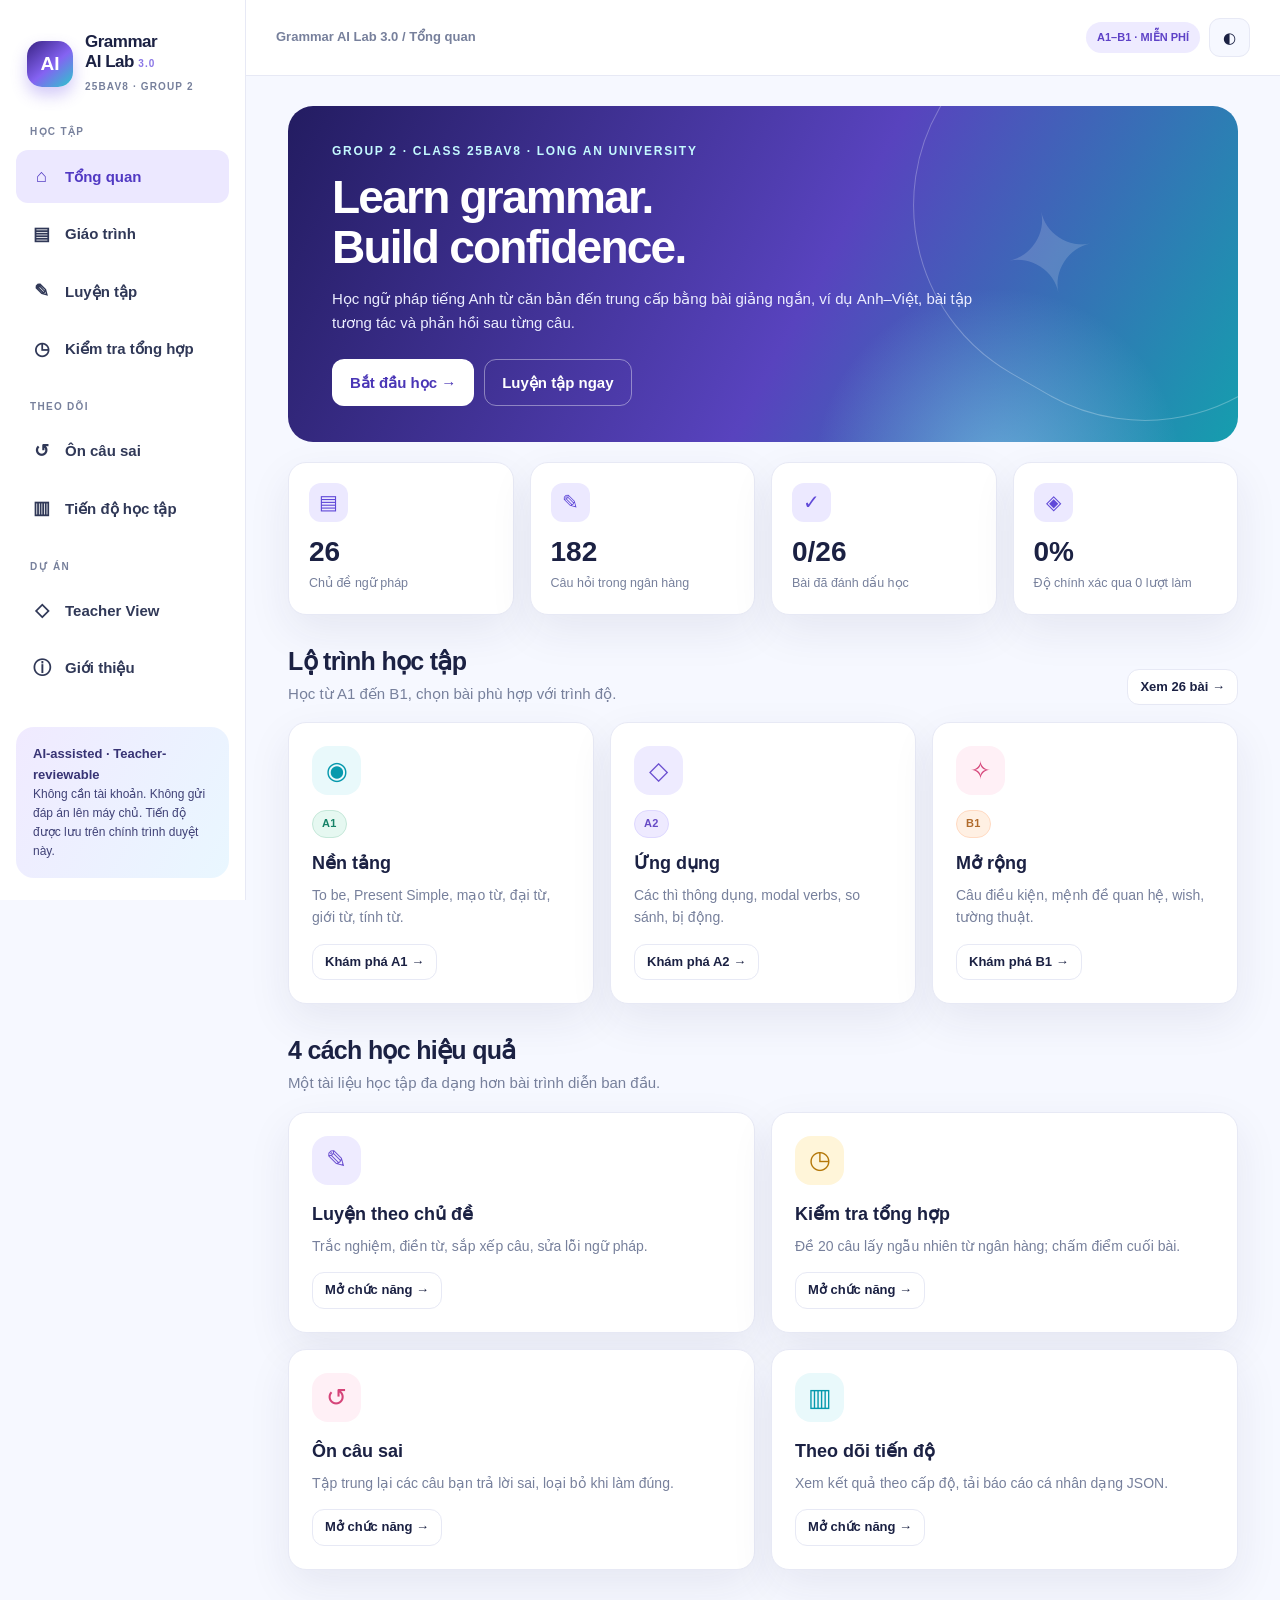
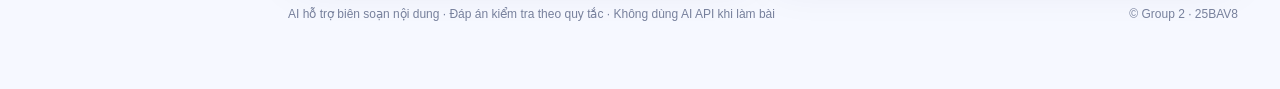
==== commit 820625cb: "Clarify teacher review status in Grammar AI Lab 3.0" ====
--- a/grammar-ai-lab-group2/index.html
+++ b/grammar-ai-lab-group2/index.html
@@ -15,7 +15,7 @@
    <div class="navgroup-label" style="padding-top:19px">Theo dõi</div><button data-route="mistakes"><span class="ic">↺</span> Ôn câu sai</button><button data-route="progress"><span class="ic">▥</span> Tiến độ học tập</button>
    <div class="navgroup-label" style="padding-top:19px">Dự án</div><button data-route="teacher"><span class="ic">◇</span> Teacher View</button><button data-route="about"><span class="ic">ⓘ</span> Giới thiệu</button>
   </nav>
-  <div class="sidebar-bottom"><strong>AI-assisted · Teacher-checked</strong>Không cần tài khoản. Không gửi đáp án lên máy chủ. Tiến độ được lưu trên chính trình duyệt này.</div>
+  <div class="sidebar-bottom"><strong>AI-assisted · Teacher-reviewable</strong>Không cần tài khoản. Không gửi đáp án lên máy chủ. Tiến độ được lưu trên chính trình duyệt này.</div>
  </aside>
  <div class="main"><header class="topbar"><div class="topbar-left"><button class="iconbtn mobile-menu" id="navtoggle" aria-label="Mở menu">☰</button><div class="crumb" id="crumb">Grammar AI Lab · 25BAV8</div></div><div class="toolbar"><span class="badge hide-mobile">A1–B1 · MIỄN PHÍ</span><button class="iconbtn" id="theme-toggle" title="Chuyển chế độ sáng/tối" aria-label="Chuyển giao diện">◐</button></div></header>
  <main class="content" id="app" tabindex="-1"></main></div>
